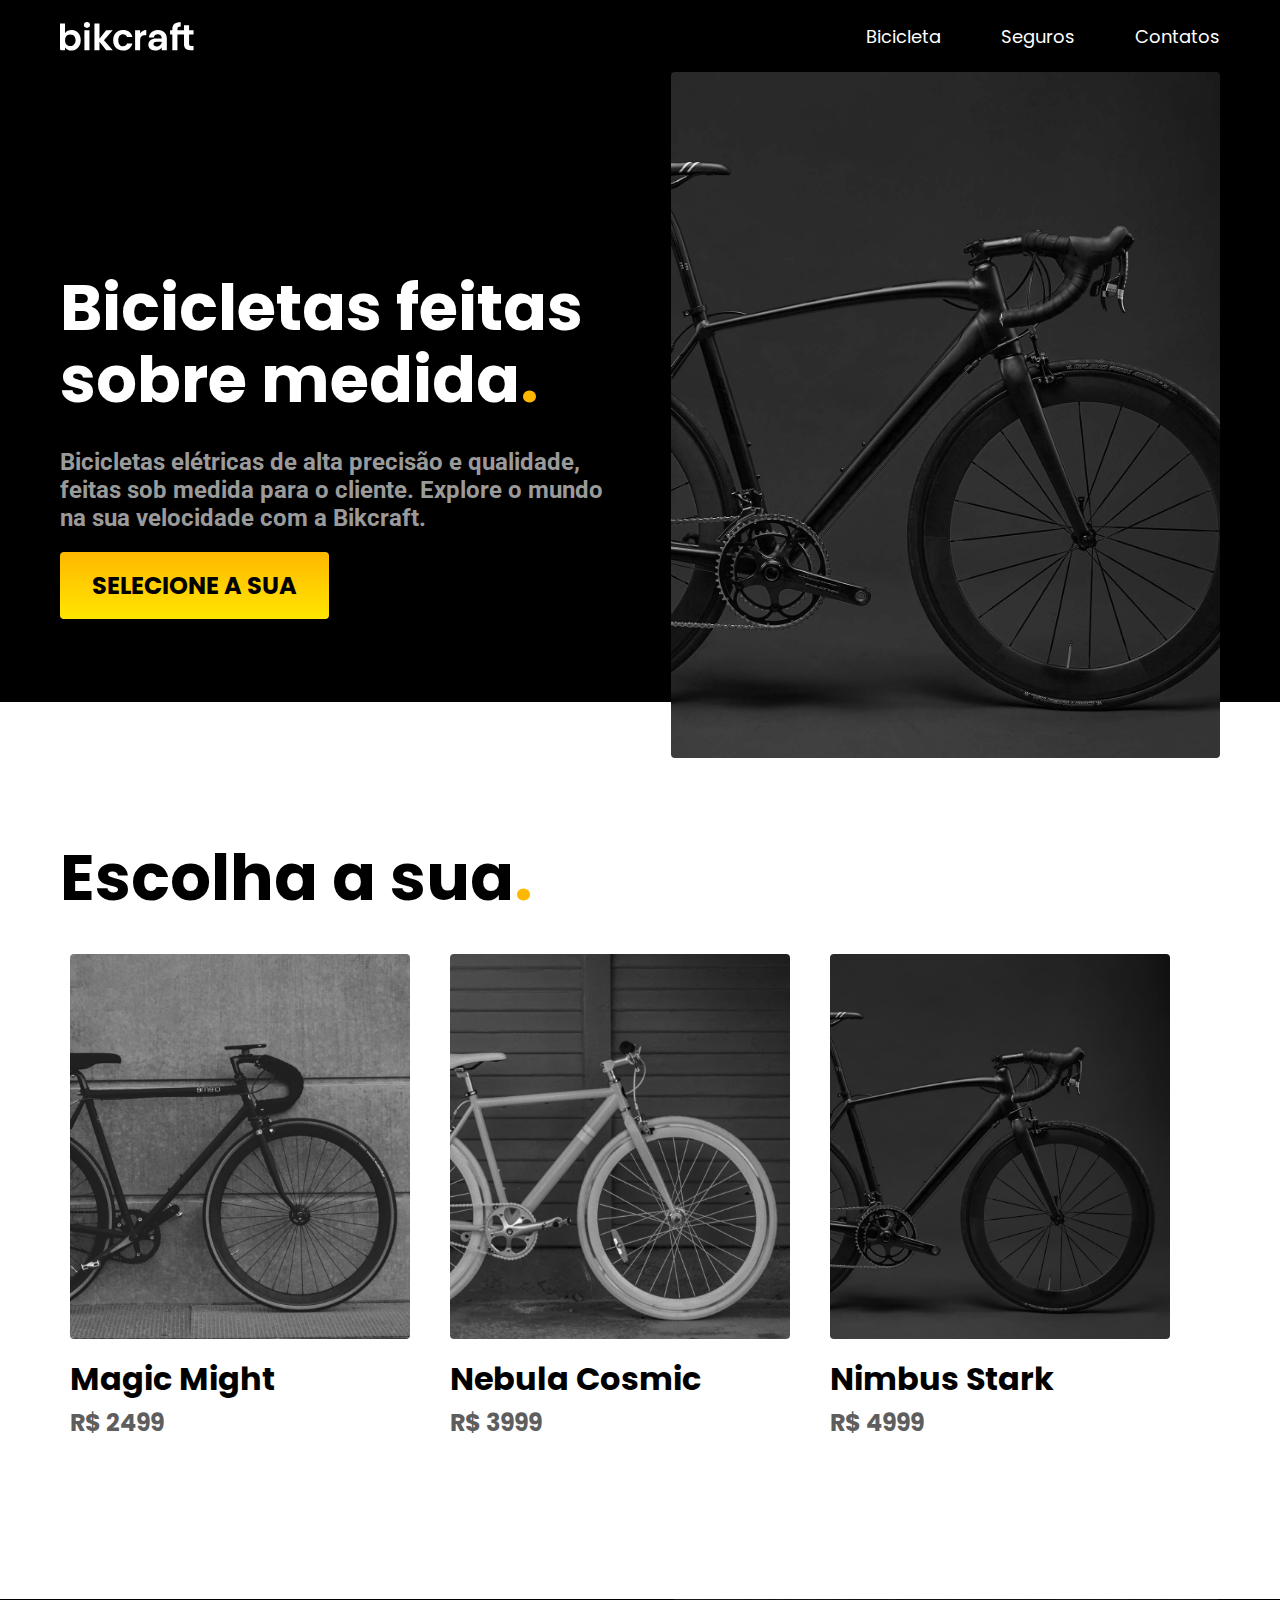
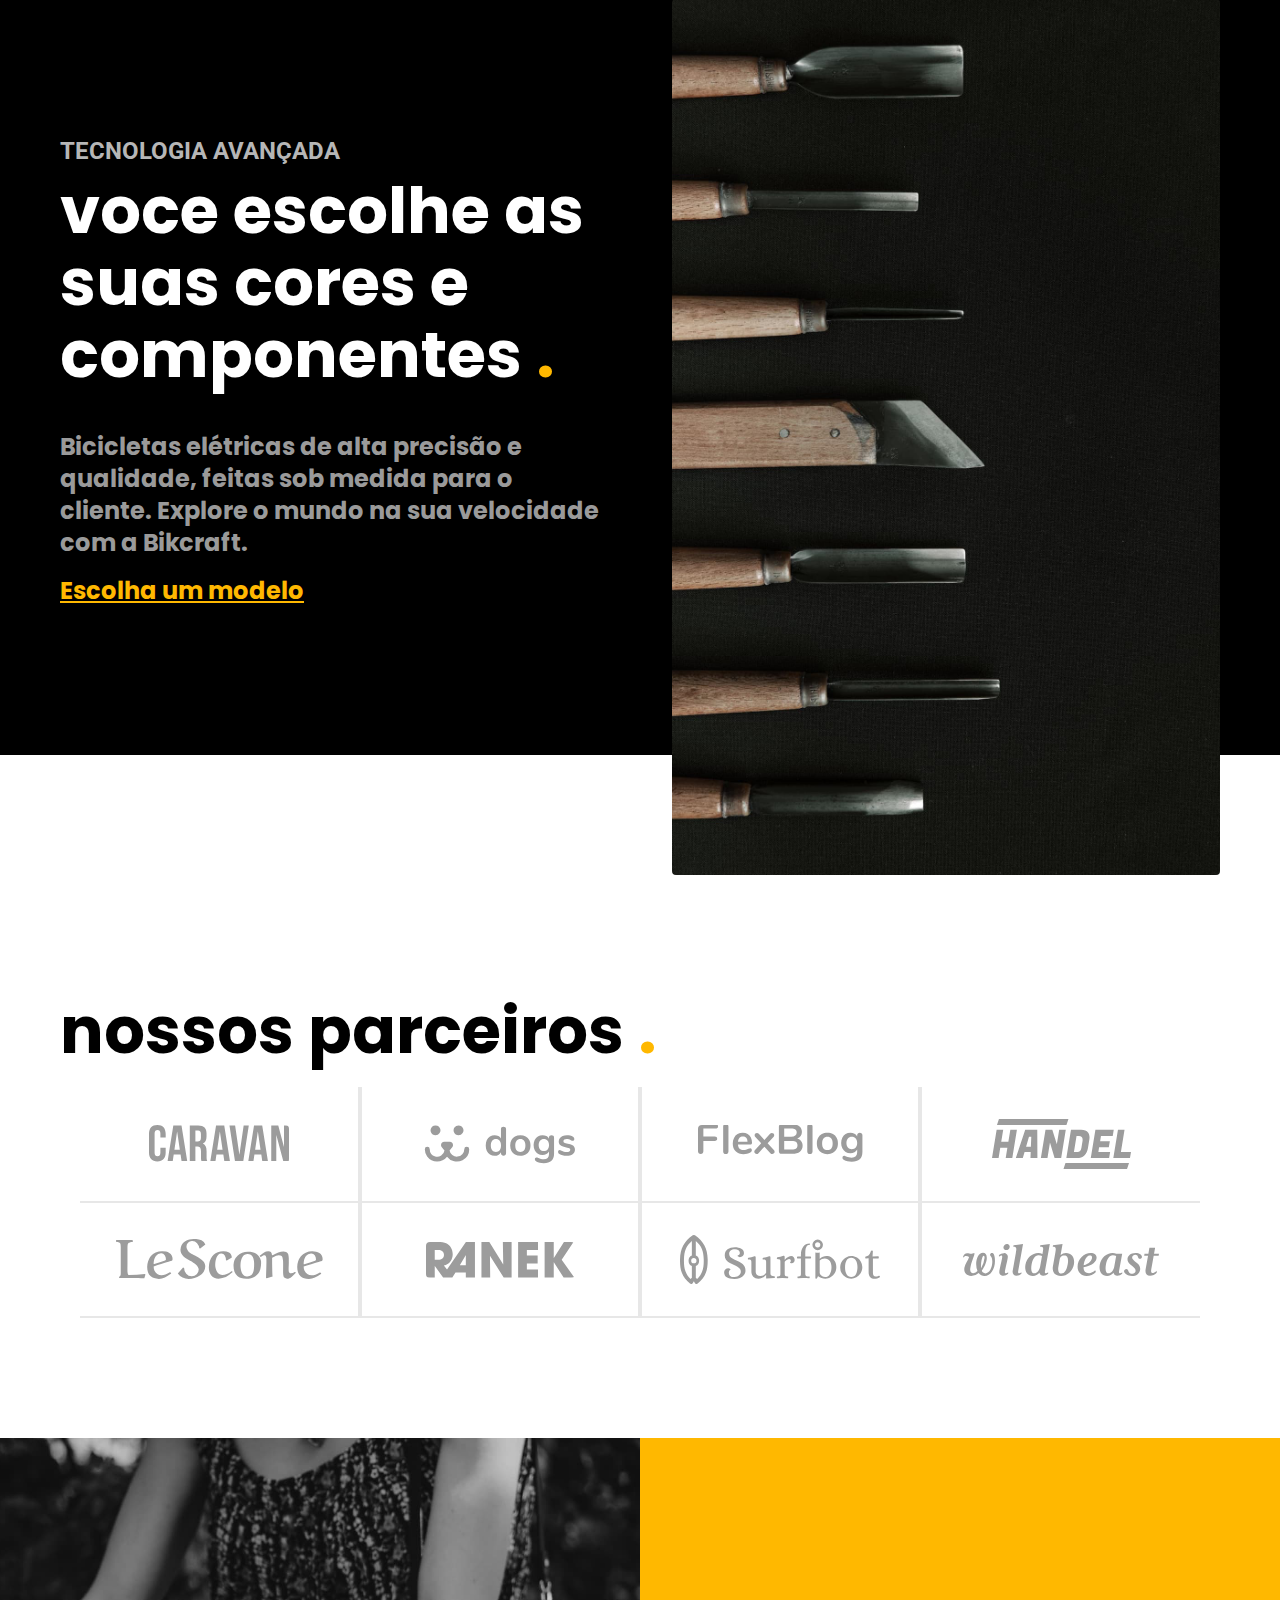
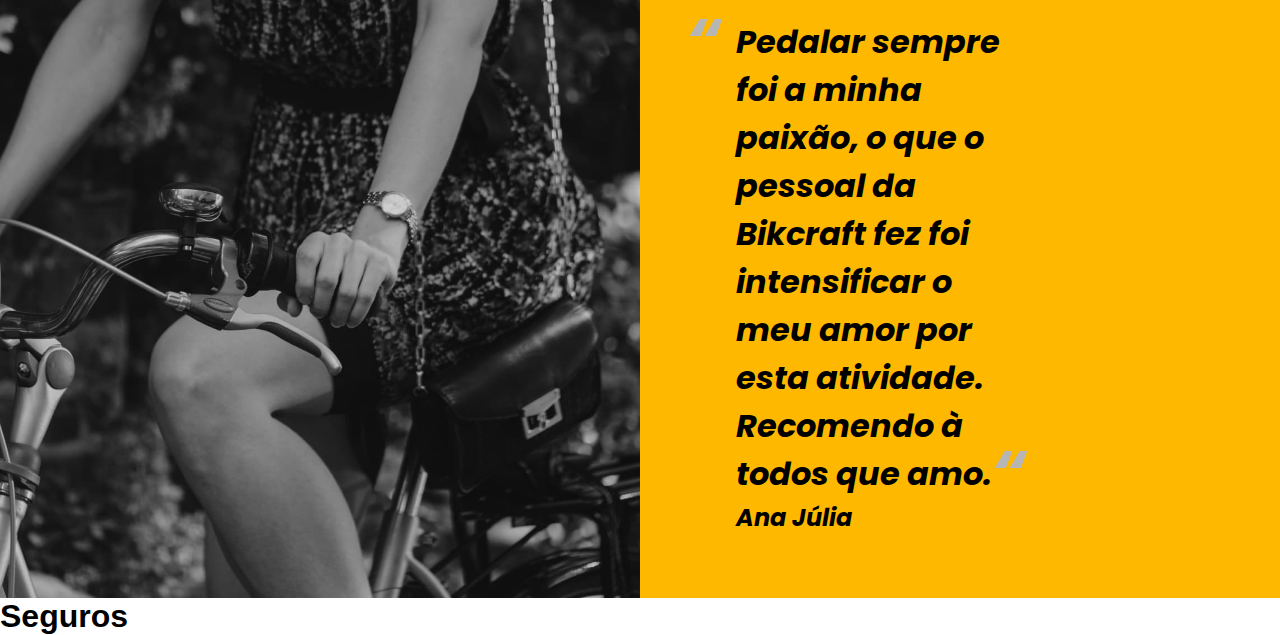
==== index.html @ 2a22d0f7 "depoimento" ====
<!DOCTYPE html>
<html lang="pt-br">
<head>
    <meta charset="UTF-8">
    <meta http-equiv="X-UA-Compatible" content="IE=edge">
    <meta name="viewport" content="width=device-width, initial-scale=1.0">
    <title>Bikcraft-Bicicletas Eletricas</title>
    <link rel="stylesheet" href="style.css">
    <link rel="preconnect" href="https://fonts.googleapis.com">
    <link rel="preconnect" href="https://fonts.gstatic.com" crossorigin>
    <link href="https://fonts.googleapis.com/css2?family=Poppins:wght@400;700&family=Roboto:wght@400;700&display=swap" rel="stylesheet">
</head>
<body>
   <header class="header-bg">
        <div class="header">
            <img src="./img/bikcraft.svg" alt="Bikcraft">
            <nav aria-label="primaria">
                <ul class="menu">
                    <li><a href="./bicicletas.html">Bicicleta</a></li>
                    <li><a href="./seguros.html">Seguros</a></li>
                    <li><a href="./contatos.html">Contatos</a></li>
                </ul>
            </nav>
         </div>
   </header>
   <main class="intro-bg">
        <div class="intro">
            <div>
                <h1 class="intro-titulo">Bicicletas feitas sobre medida<span class="ponto">.</span></h1>
                <p class="intro-parag">Bicicletas elétricas de alta precisão e qualidade,  feitas sob medida para o cliente. Explore o mundo na sua velocidade com a Bikcraft.</p>
                <a class="intro-link" href="img/bicicleta/nimbus1.jpg">Selecione a sua</a>
            </div>
            <div class="intro-img">
                <img src="./img/fotos/introducao.jpg" alt="Bicicleta eletrica preta">
            </div>
        </div>
    </main>
    <article >
        <h1 class="escolha">Escolha a sua<span class="ponto">.</span></h1>
            <div class="escolha-bg">
                <a href="./bicicletas/magic" target="_blank">
                    <div class="magic">
                        <img src="img/bicicletas/magic-home.jpg" alt="Bicicleta magic">
                    </div>
                </a>
                <h2 class="magic-nome">Magic Might</h2>
                <p class="preco-magic">R$ 2499</p>
                <a href="./bicicletas/nebula" target="_blank">
                    <div class="nebula">
                        <img src="img/bicicletas/nebula-home.jpg" alt="Bicicleta Nebula">
                    </div>
                </a>
                <h2 class="nebula-nome">Nebula Cosmic</h2>
                <p class="preco-nebula">R$ 3999</p>
                <a href=".bicicletas/nimbus" target="_blank">
                    <div class="nimbus">
                        <img src="img/bicicletas/nimbus-home.jpg" alt="Bicicleta Nimbus">
                    </div>
                </a>
                <h2 class="nimbus-nome">Nimbus Stark</h2>
                <p class="preco-nimbus">R$ 4999</p>
            </div>
    </article>
    <article class="tecnologia-bg">
        <div class="tecnologia-container">
            <div>
                <h2>TECNOLOGIA AVANÇADA</h2>
                <h1>voce escolhe as suas cores e componentes <span class="ponto">.</span></h1>
                <h3>Bicicletas elétricas de alta precisão e qualidade,  feitas sob medida para o cliente. Explore o mundo na sua velocidade com a Bikcraft.</h3>
                <a href="./bicicletas">
                    <p>Escolha um modelo</p>
                </a>
            </div>
                <img src="img/fotos/tecnologia.jpg" alt="Tecnologia">
        </div>
    </article>
    <section aria-label="nossos parceiros">
        <div class="parceiros-container"> 
            <h1>nossos parceiros <span class="ponto">.</span></h1>
            <div>
                <ul class="parceiros">
                    <li ><img src="img/parceiros/caravan.svg" alt="Caravan"></li>
                    <li><img src="img/parceiros/dogs.svg" alt="Dogs"></li>
                    <li><img src="img/parceiros/flexblog.svg" alt="Flexblog"></li>
                    <li><img src="img/parceiros/handel.svg" alt="handel"></li>
                    <li><img src="img/parceiros/lescone.svg" alt="lescone"></li>
                    <li><img src="img/parceiros/ranek.svg" alt="ranek"></li>
                    <li><img src="img/parceiros/surfbot.svg" alt="surfbot"></li>
                    <li><img src="img/parceiros/wildbeast.svg" alt="wildbeast"></li>
                </ul>
            </div>
        </div>
    </section>
    <article >
        <div class="depoimento">
            <div>
                <img src="img/fotos/depoimento.jpg" alt="Depoimento">
            </div>
            <div class="depoimento-texto">
                <h2>Pedalar sempre foi a minha paixão, o que o pessoal da Bikcraft fez foi intensificar o meu amor por esta atividade. Recomendo à todos que amo.
                </h2>
                <p>Ana Júlia</p>
            </div>
        </div>
    </article>
    <article class="seguros-bg">
        <h1>Seguros</h1>
    </article>
    
</body>
</html>
---- style.css ----
@import "./header/header.css";
@import "./home/intro.css";
@import "./utilidades/utilidades.css";
@import "./utilidades/cores.css";
@import "./home/bicicletas-lista.css";
@import "./home/tecnologia.css";
@import "./home/parceiros.css";
@import "./home/depoimento.css";
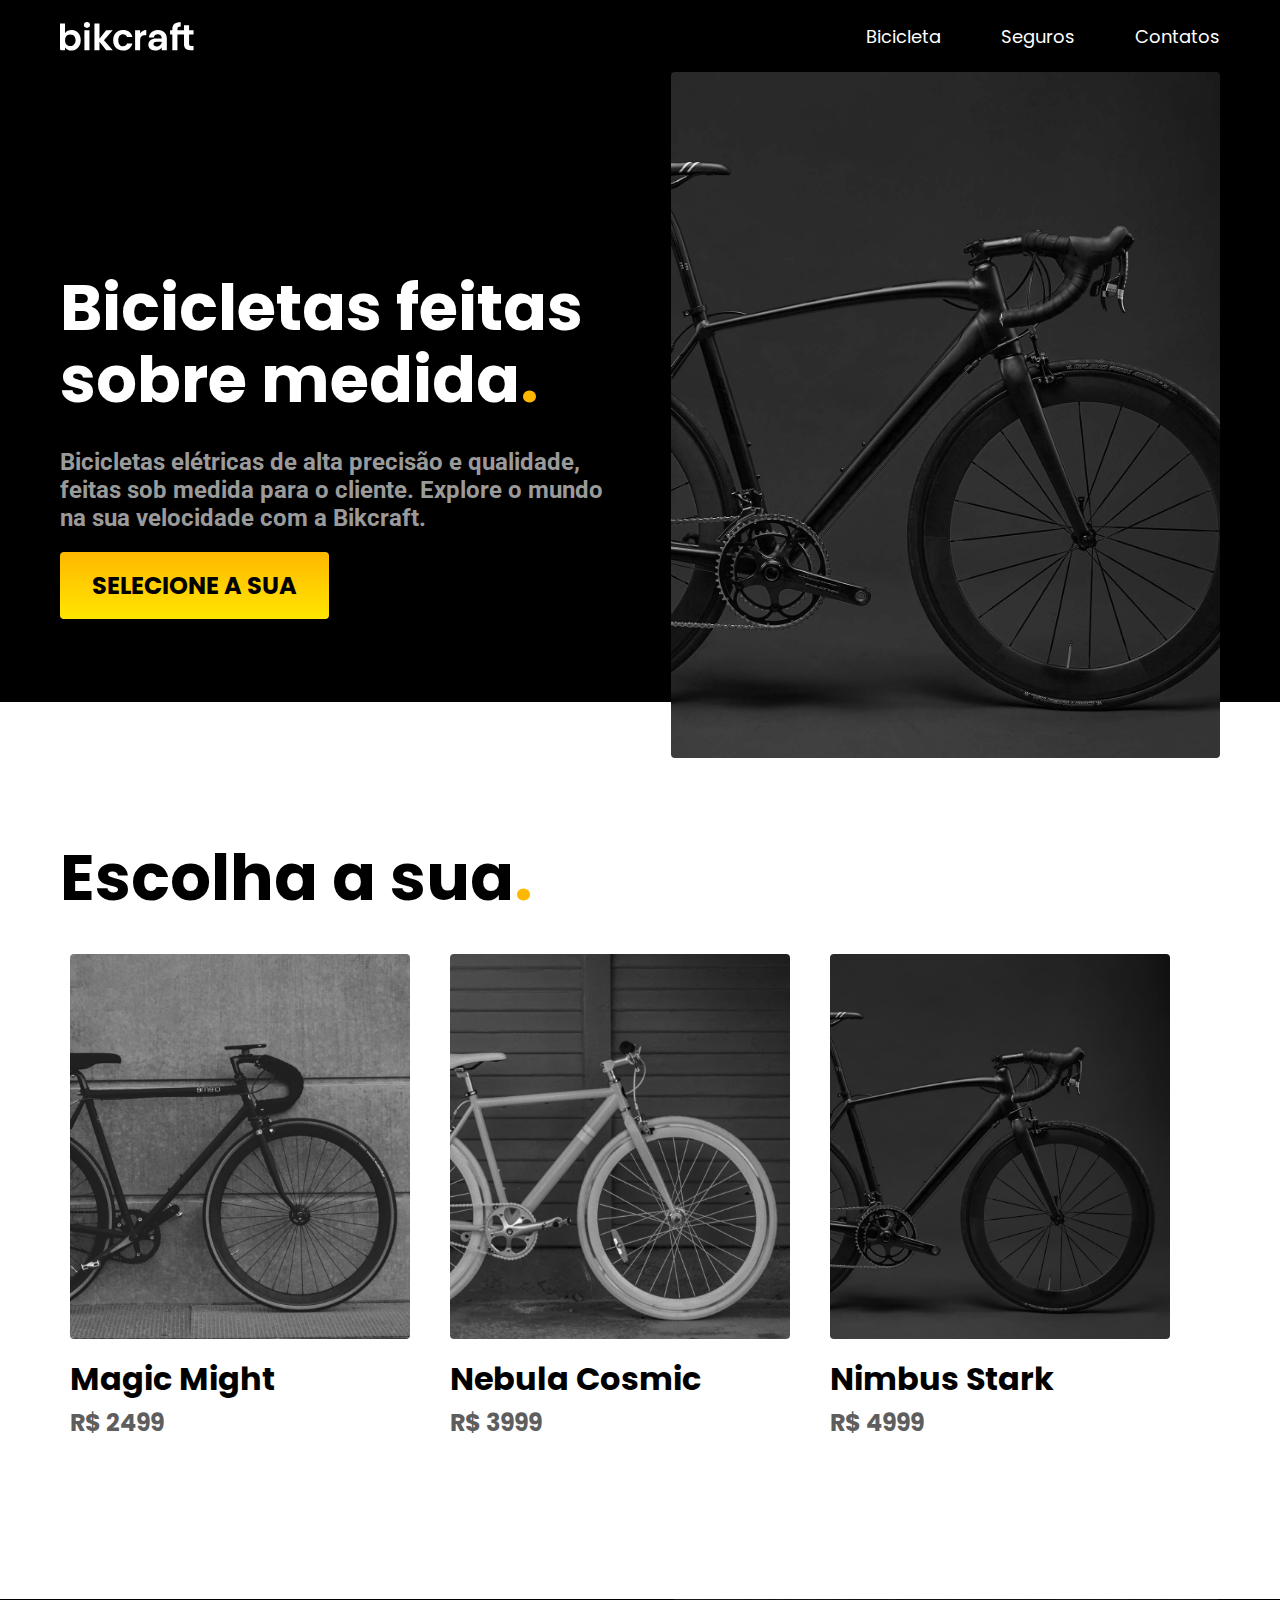
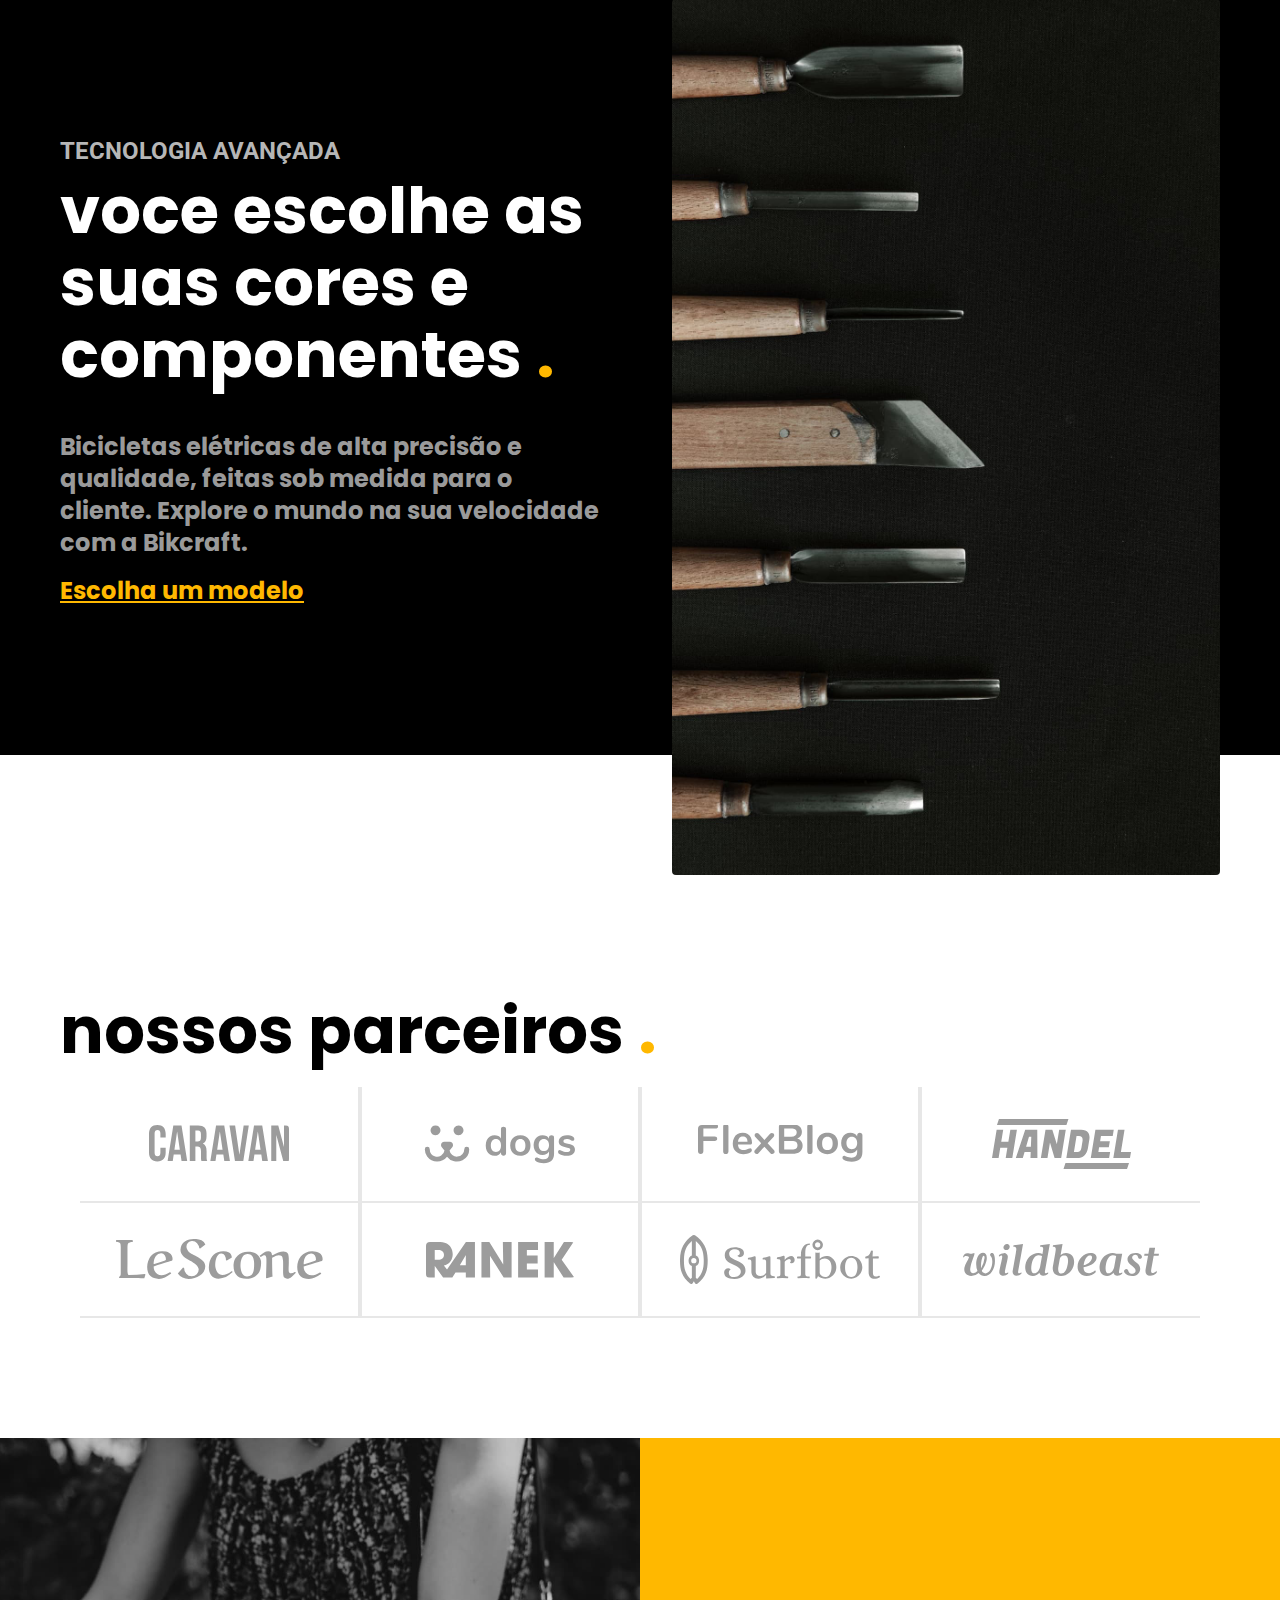
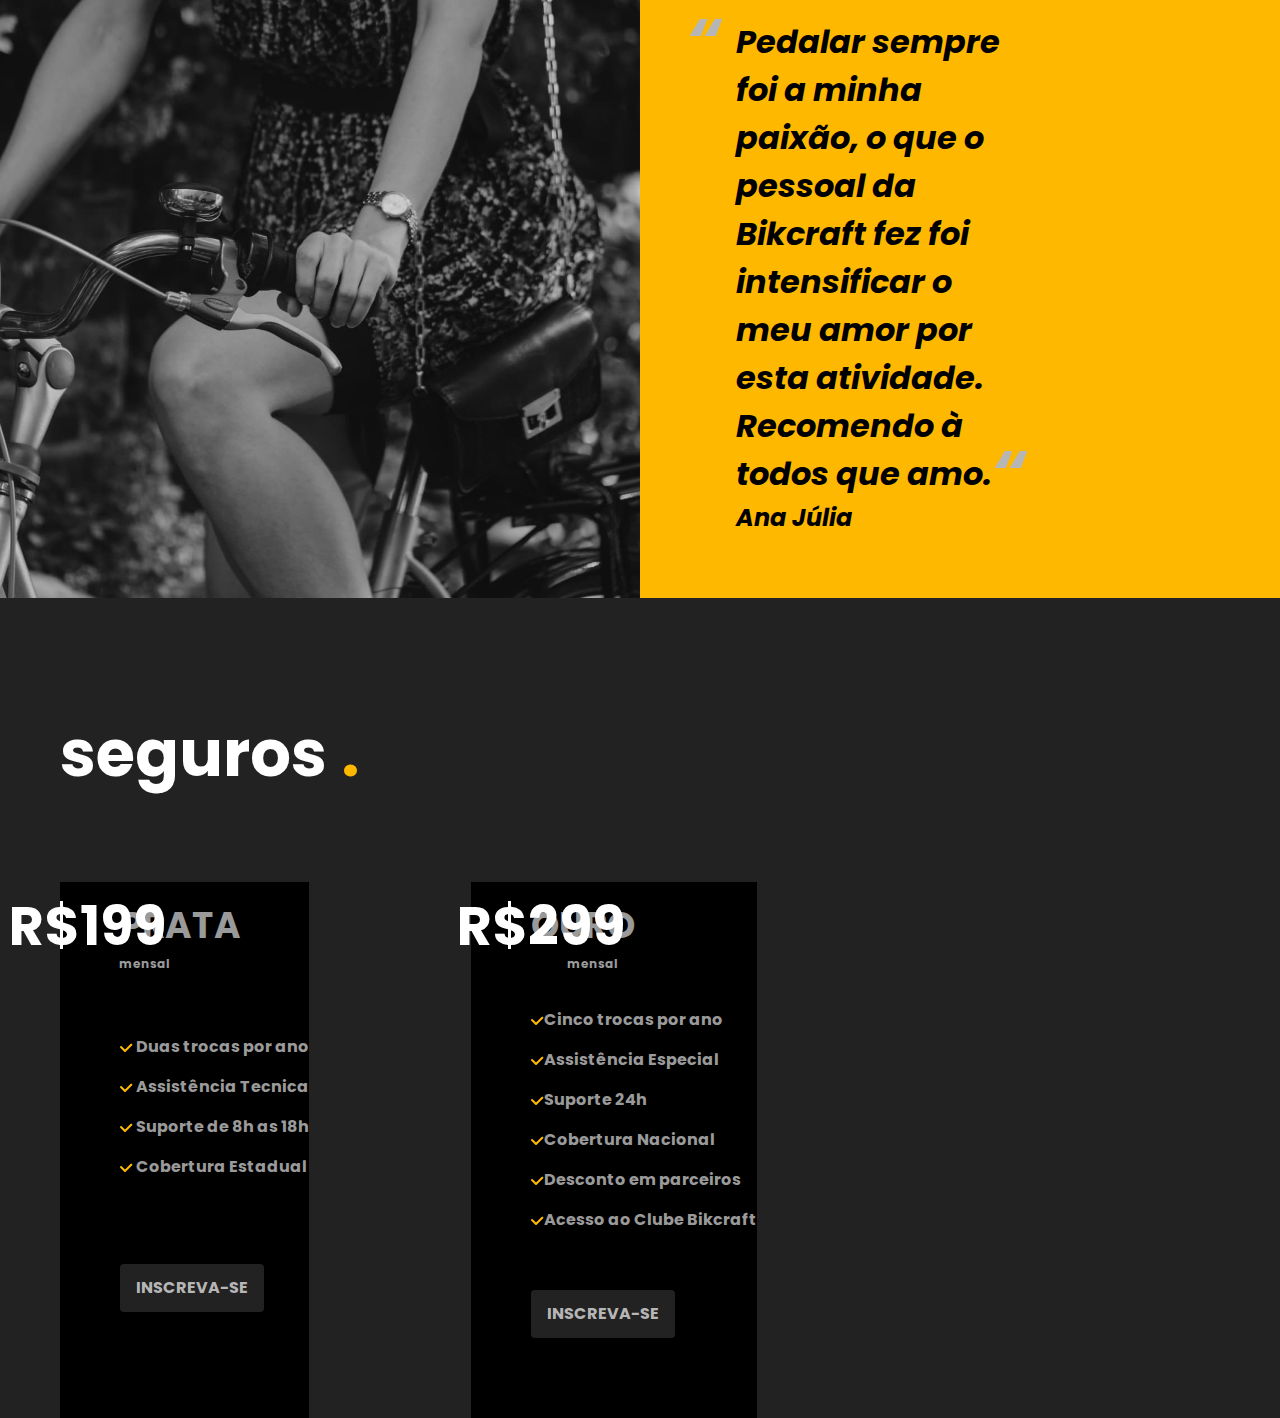
==== commit 485d5daf: "seguros1" ====
--- a/index.html
+++ b/index.html
@@ -104,7 +104,53 @@
         </div>
     </article>
     <article class="seguros-bg">
-        <h1>Seguros</h1>
+        <div class="seguros">
+            <h1 class="seguro-titulo">seguros <span class="ponto">.</span></h1>
+            <div class="ouro-prata">
+                <div class="seguro-prata">
+                    <div class="seguro-grid">
+                            <div>
+                                <h2>PRATA</h2>
+                            </div>
+                        <div>
+                            <ul class="lista-prata">
+                                <li><img src="img/icones/lista.svg" alt="lista"> Duas trocas por ano</li>
+                                <li> <img src="img/icones/lista.svg" alt="lista"> Assistência Tecnica</li>
+                                <li><img src="img/icones/lista.svg" alt="lista"> Suporte de 8h as 18h</li>
+                                <li><img src="img/icones/lista.svg" alt="lista"> Cobertura Estadual</li>
+                            </ul>
+                        </div>
+                        <div><a class="seguro-prata-link" href="./seguro.html">Inscreva-se</a></div>
+                    </div>
+                    <div class="preço-prata">
+                        <h2 >R$199</h2>
+                        <p>mensal</p>
+                    </div>
+                </div>
+                <div class="seguro-prata">
+                    <div class="seguro-grid">
+                        <div>
+                            <h2>OURO</h2>
+                        </div>
+                        <div>
+                            <ul class="lista-prata">
+                                <li><img src="img/icones/lista.svg" alt="lista">Cinco trocas por ano</li>
+                                <li><img src="img/icones/lista.svg" alt="lista">Assistência Especial</li>
+                                <li><img src="img/icones/lista.svg" alt="lista">Suporte 24h</li>
+                                <li><img src="img/icones/lista.svg" alt="lista">Cobertura Nacional</li>
+                                <li><img src="img/icones/lista.svg" alt="lista">Desconto em parceiros</li>
+                                <li><img src="img/icones/lista.svg" alt="lista">Acesso ao Clube Bikcraft</li>
+                            </ul>
+                        </div>
+                        <div><a class="seguro-prata-link" href="./seguro.html">Inscreva-se</a></div>
+                    </div>
+                    <div class="preço-prata">
+                        <h2>R$299</h2>
+                        <p>mensal</p>
+                    </div>
+                </div>
+            </div>
+        </div>
     </article>
     
 </body>
--- a/style.css
+++ b/style.css
@@ -6,4 +6,5 @@
 @import "./home/tecnologia.css";
 @import "./home/parceiros.css";
 @import "./home/depoimento.css";
+@import "home/seguros.css";
 
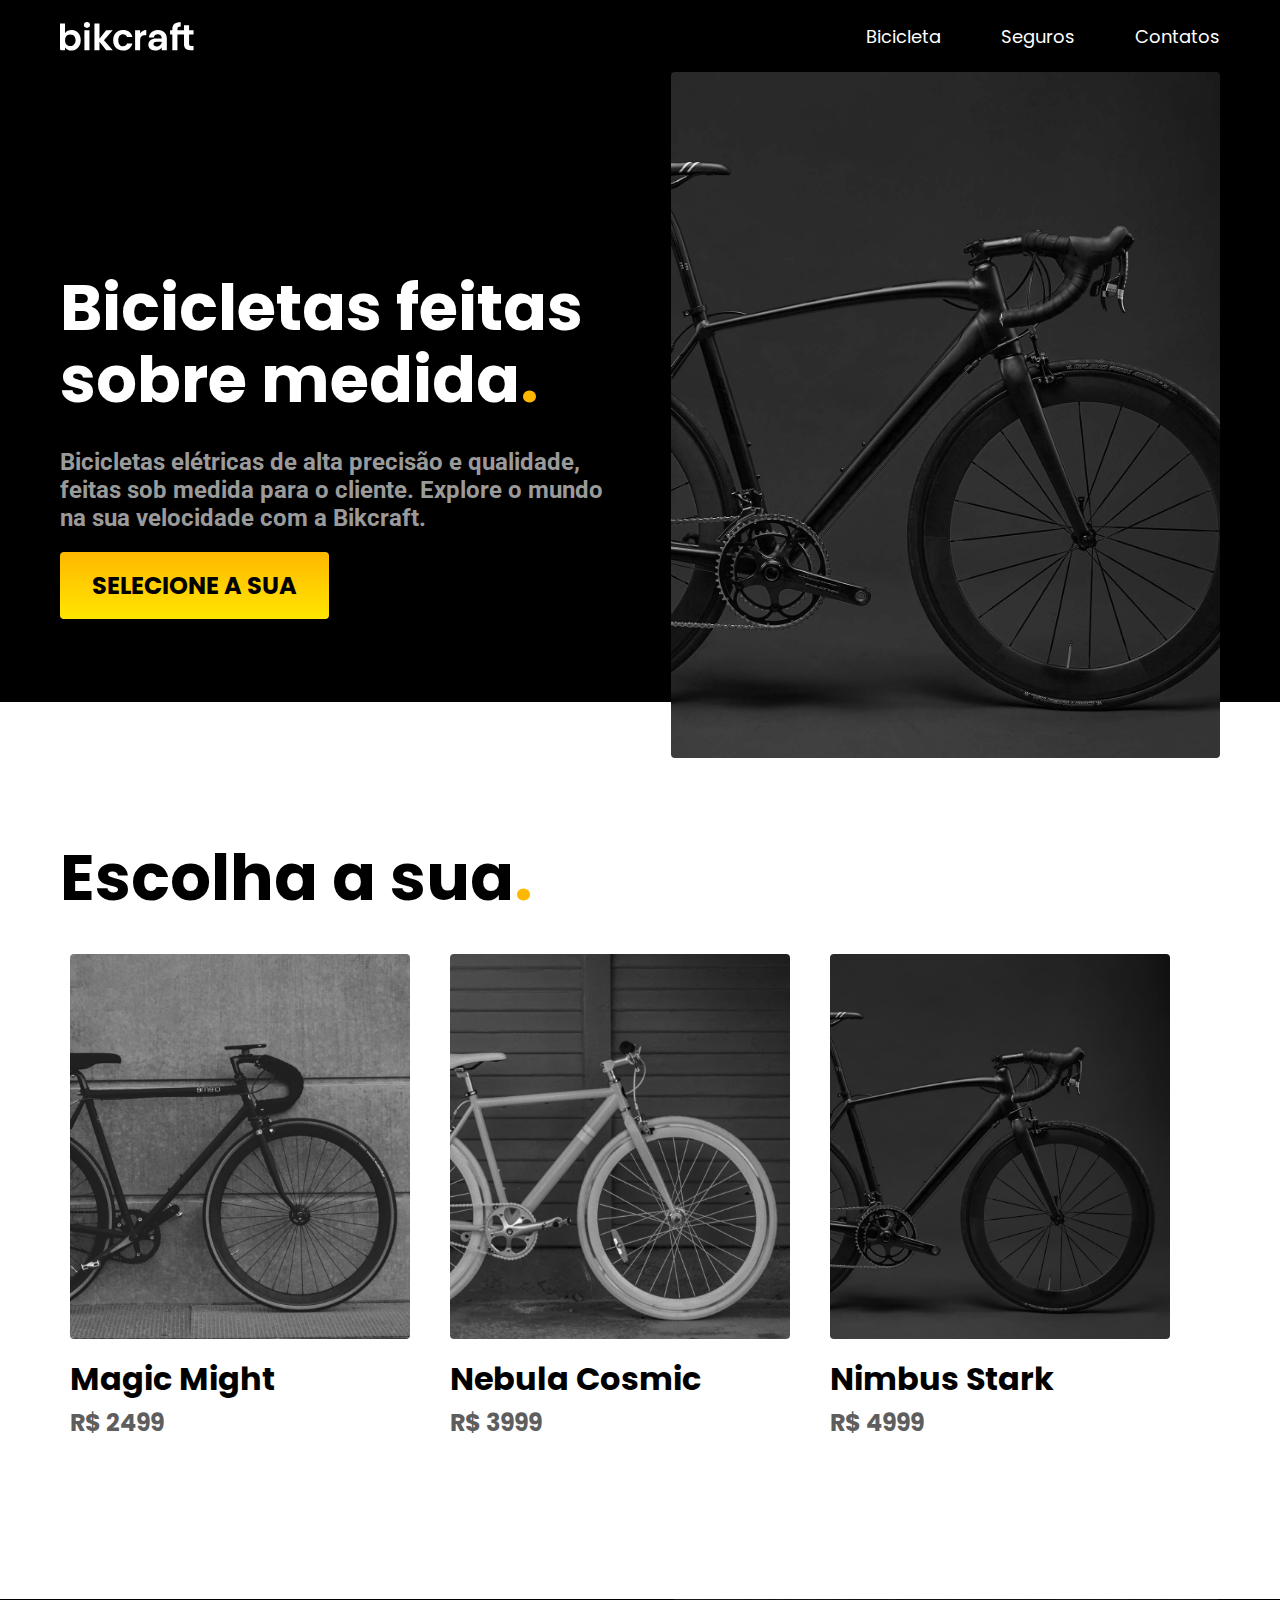
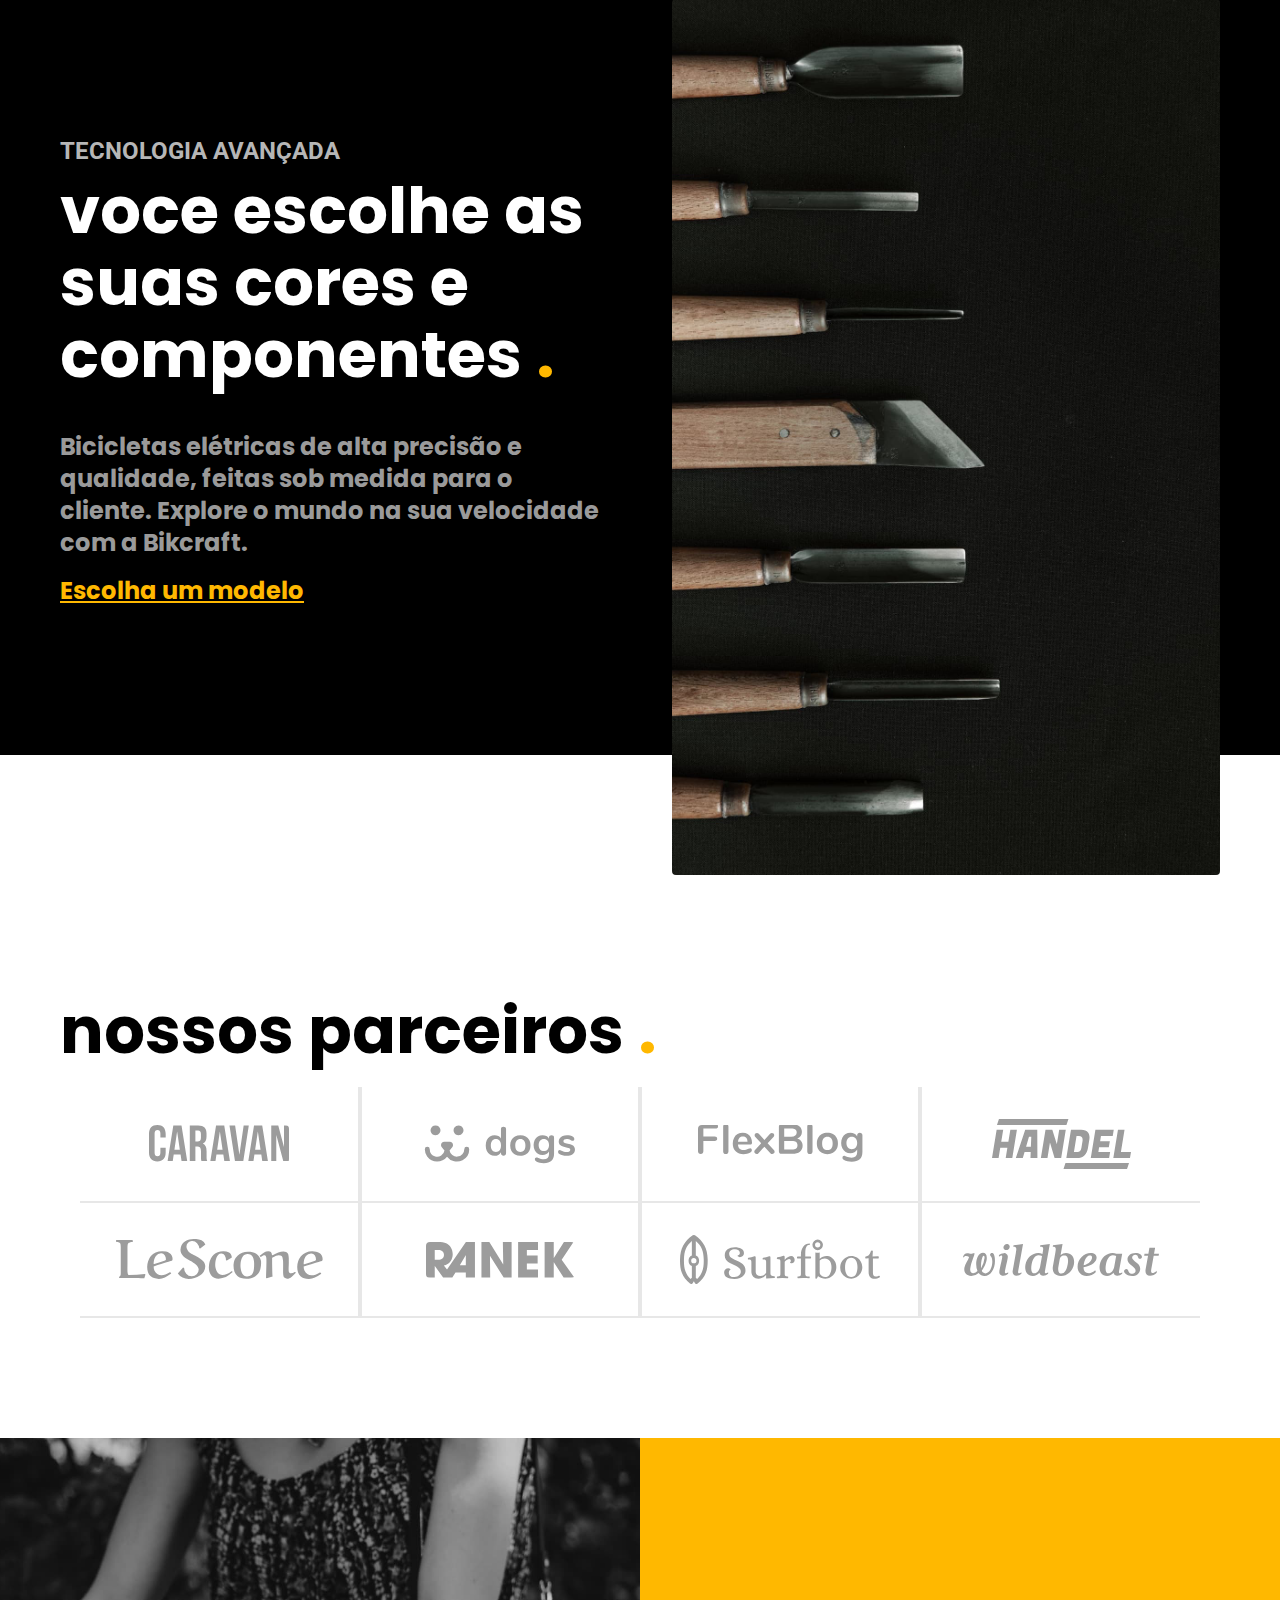
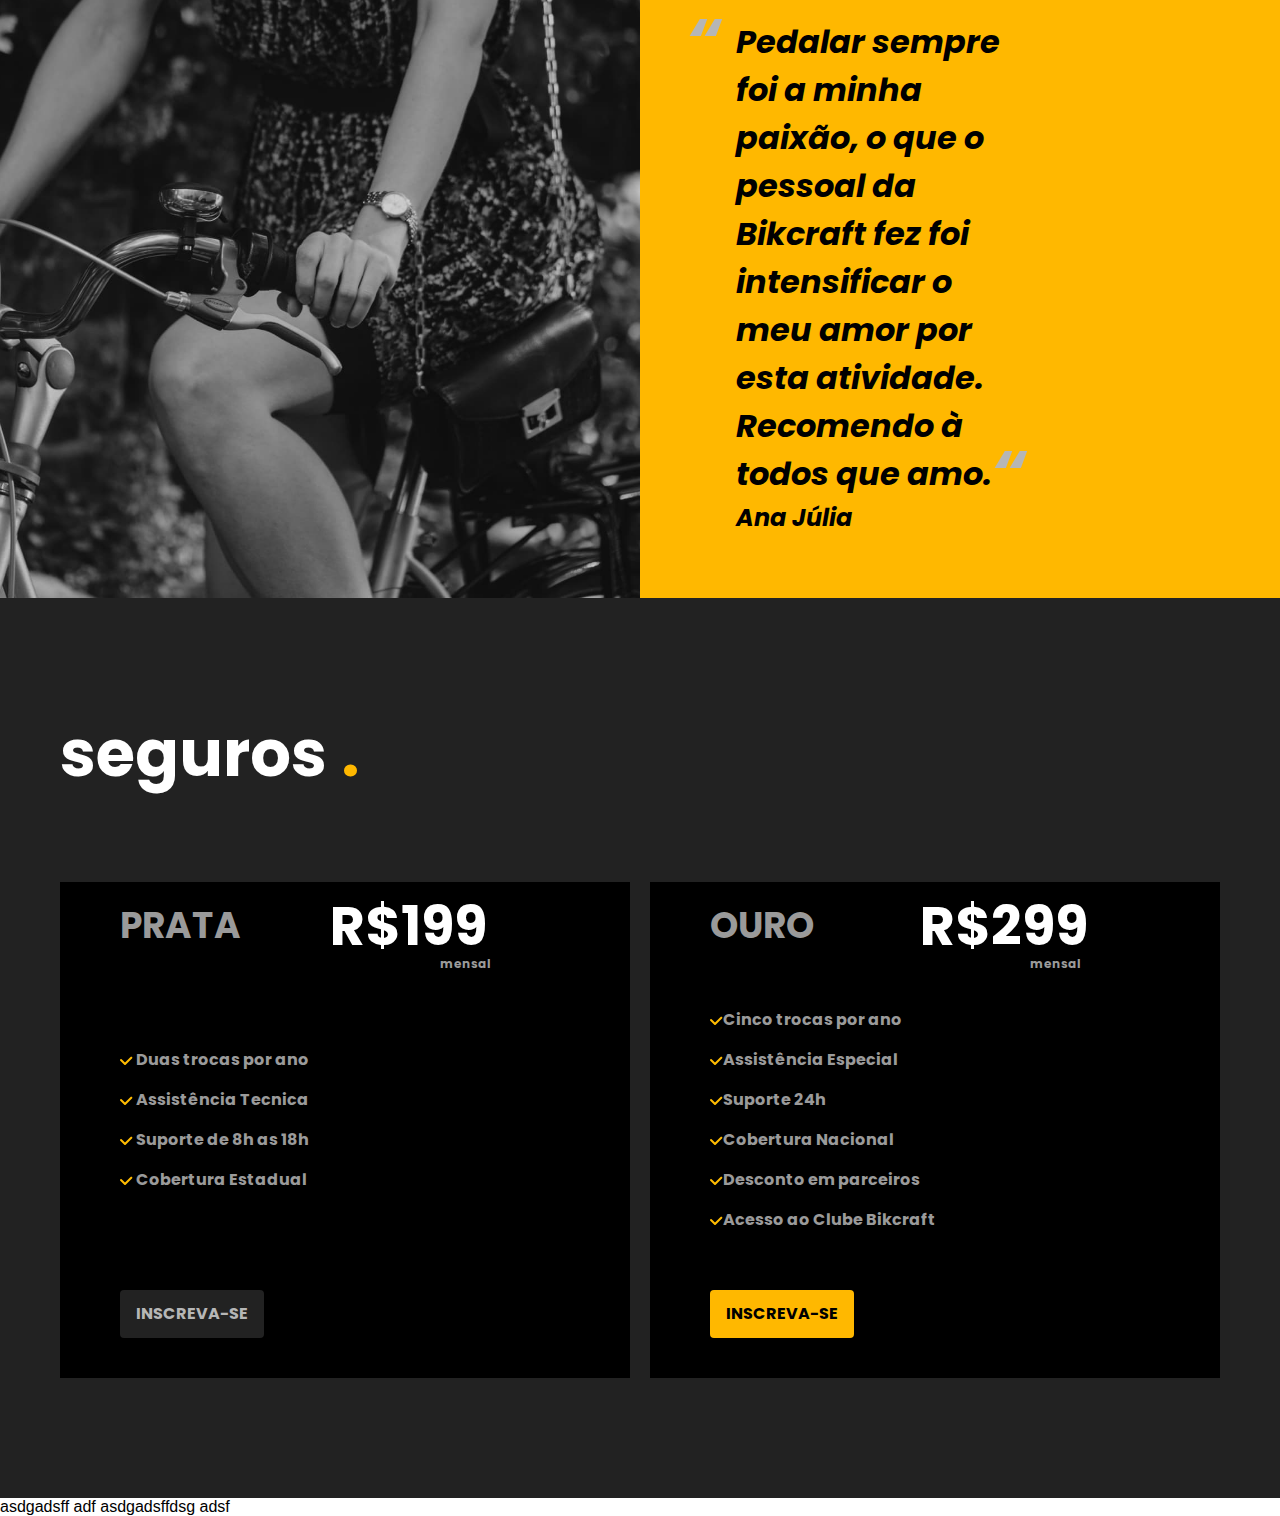
==== commit 7b10e126: "seguro2" ====
--- a/index.html
+++ b/index.html
@@ -142,7 +142,7 @@
                                 <li><img src="img/icones/lista.svg" alt="lista">Acesso ao Clube Bikcraft</li>
                             </ul>
                         </div>
-                        <div><a class="seguro-prata-link" href="./seguro.html">Inscreva-se</a></div>
+                        <div><a class="seguro-ouro-link" href="./seguro.html">Inscreva-se</a></div>
                     </div>
                     <div class="preço-prata">
                         <h2>R$299</h2>
@@ -152,6 +152,13 @@
             </div>
         </div>
     </article>
+    <article>
+        asdgadsff
+        adf
+        asdgadsffdsg
+        adsf
+
+    </article>
     
 </body>
 </html>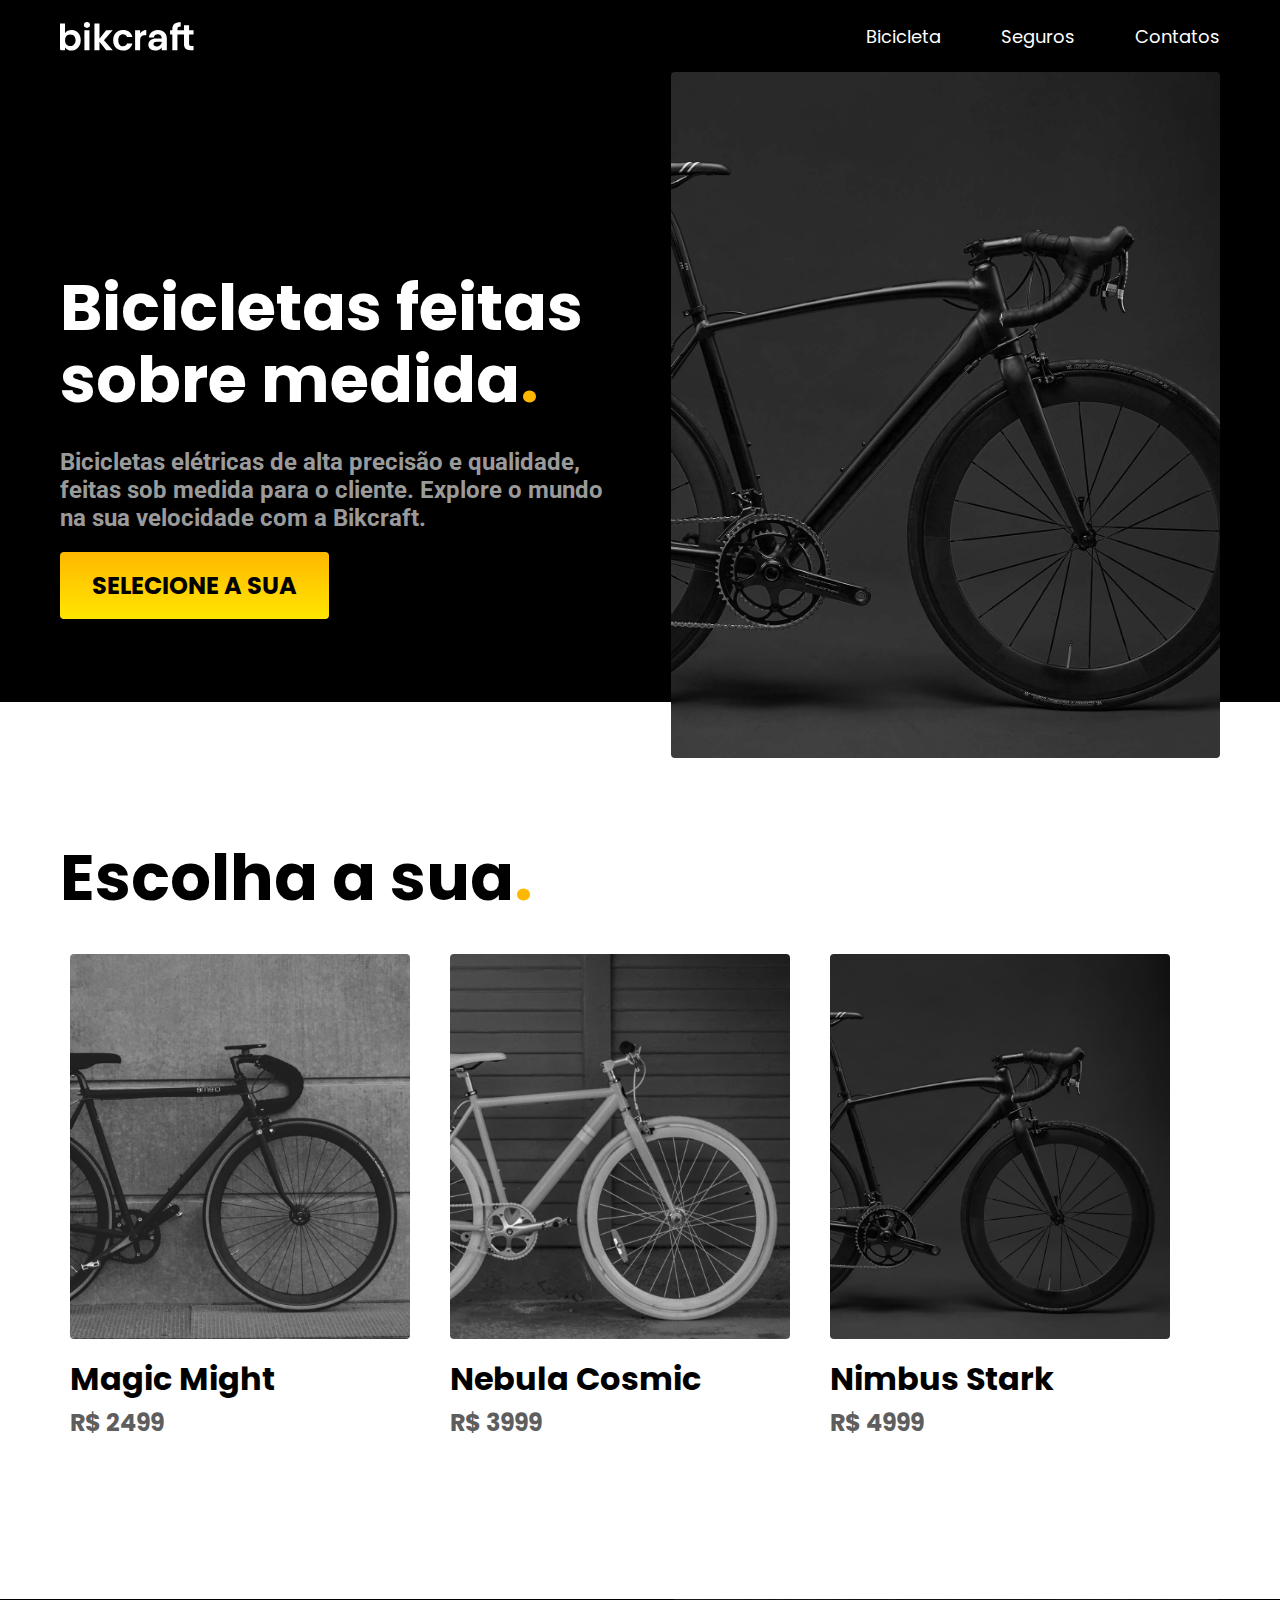
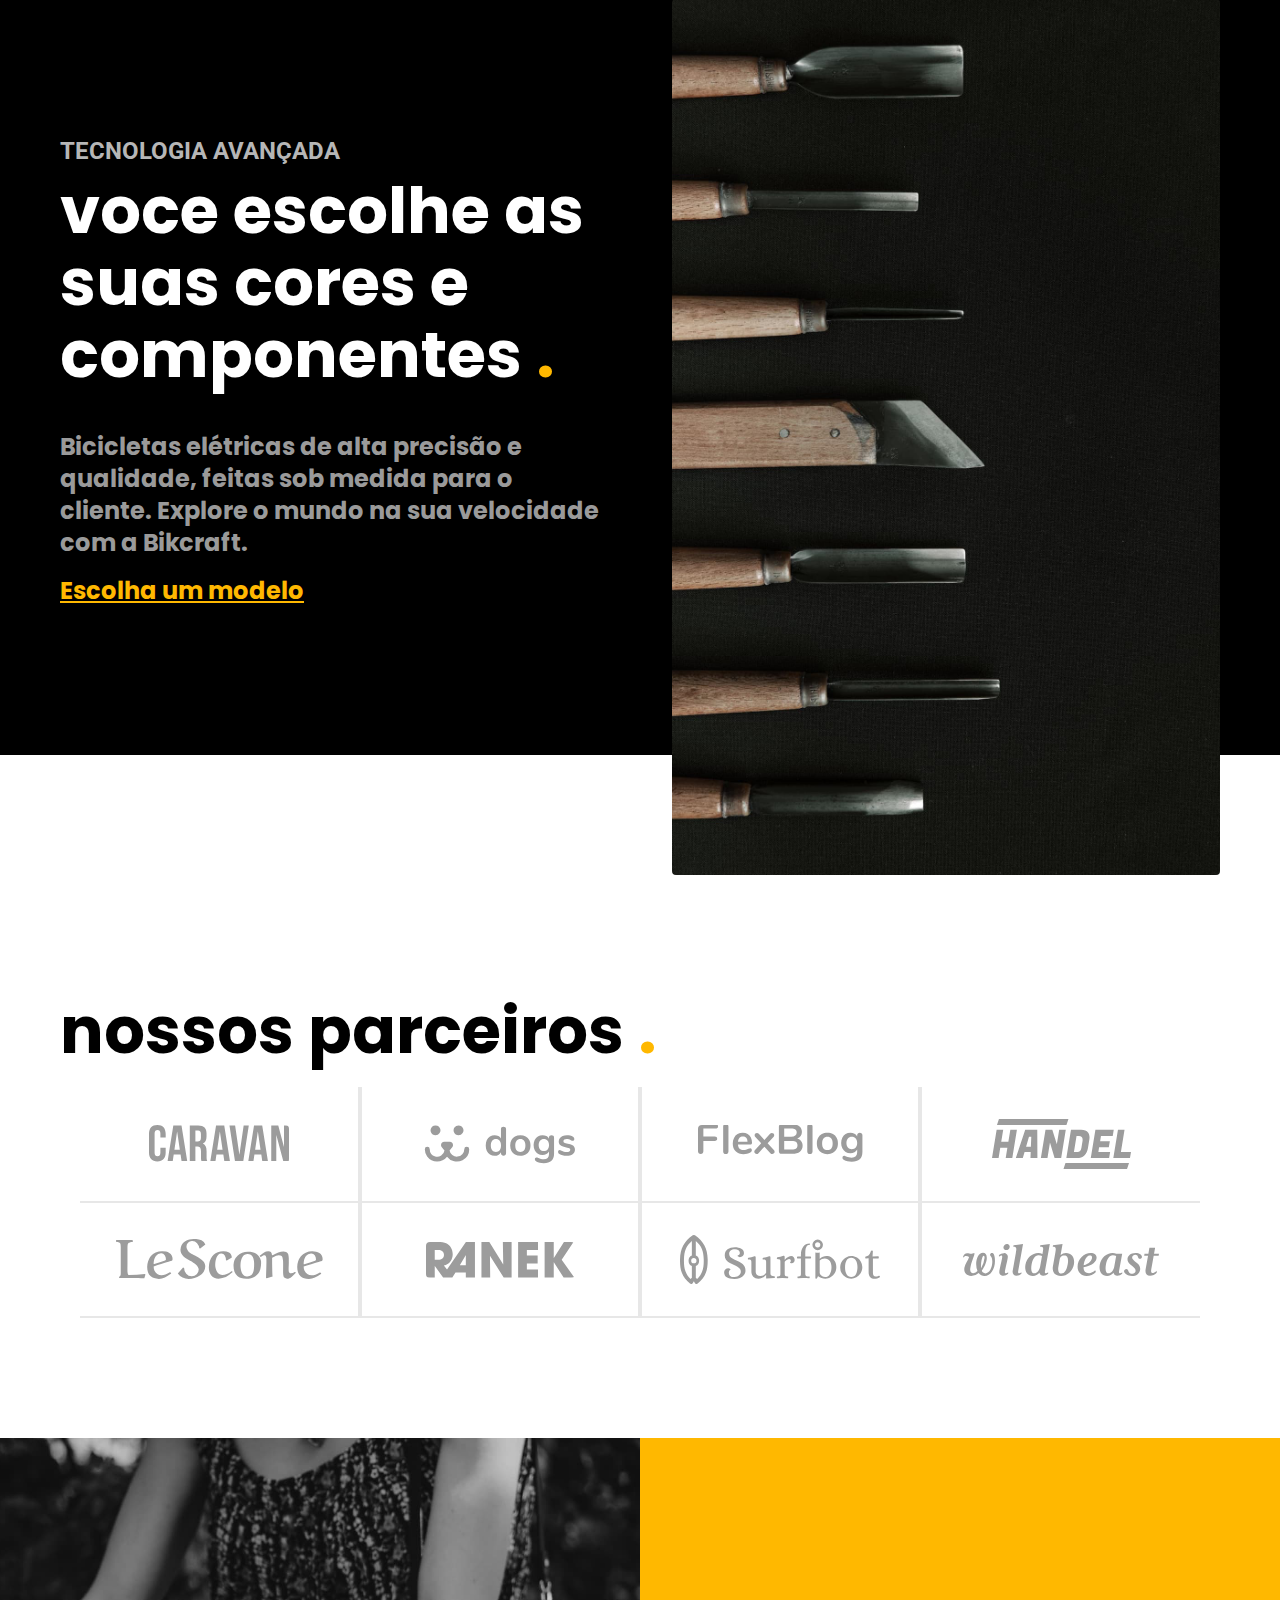
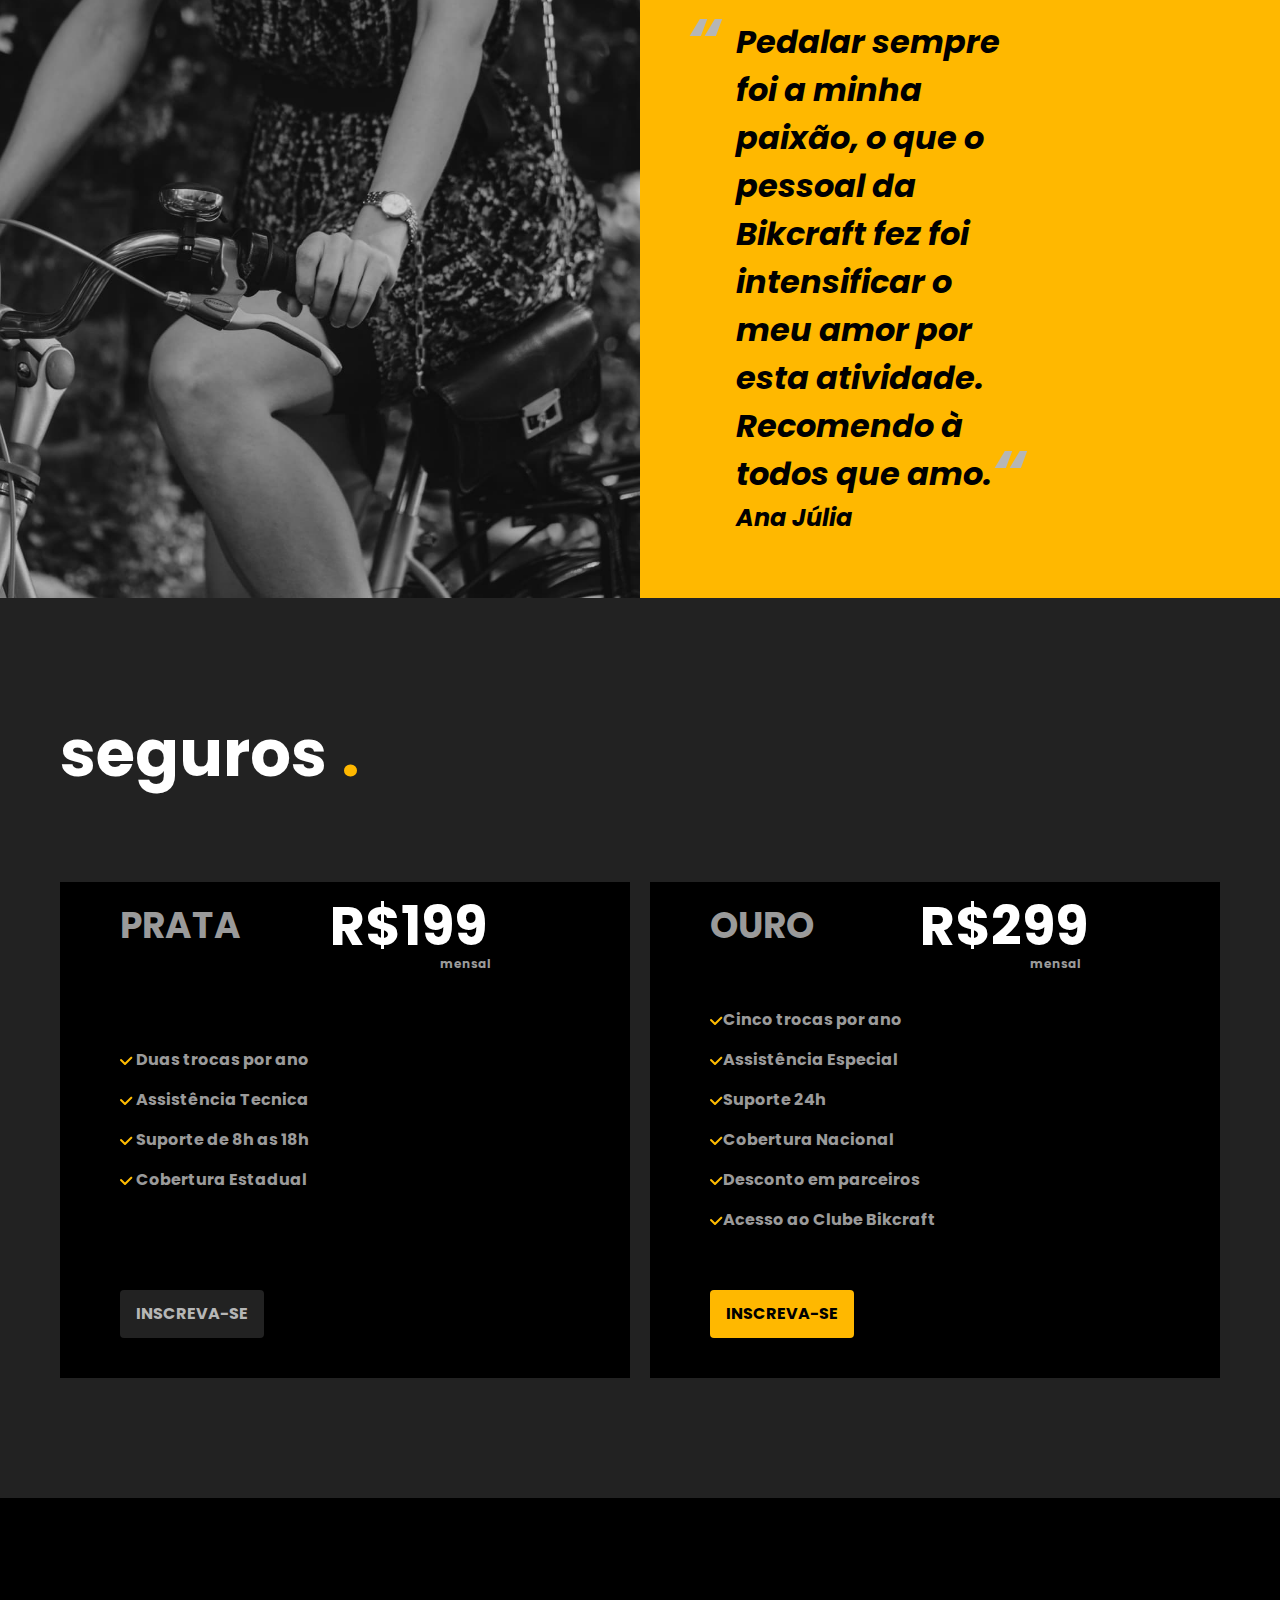
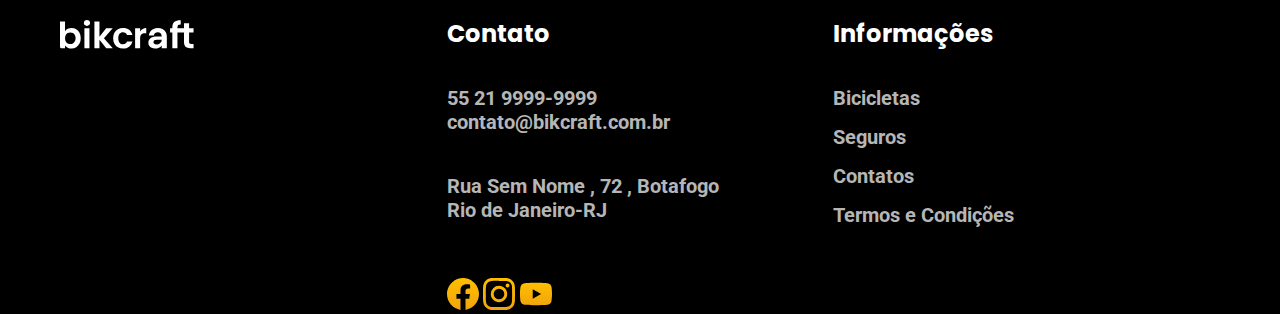
==== commit e1a67cbf: "footer-home" ====
--- a/index.html
+++ b/index.html
@@ -152,13 +152,36 @@
             </div>
         </div>
     </article>
-    <article>
-        asdgadsff
-        adf
-        asdgadsffdsg
-        adsf
-
-    </article>
+    <footer class="footer-br">
+        <div class="footer">
+            <div class="footer-marca">
+                <img src="img/bikcraft.svg" alt="Marca">
+            </div>
+            <div class="contato-footer">
+                <h1 class="footer-contato-titulo">Contato</h1>
+                <ul class="lista-contato">
+                    <li>55 21 9999-9999</li>
+                    <li>contato@bikcraft.com.br</li>
+                    <li>Rua Sem Nome , 72 , Botafogo</li>
+                    <li>Rio de Janeiro-RJ</li>
+                </ul>
+                <div>
+                    <img src="img/redes/facebook-p.svg" alt="FACE">
+                    <img src="img/redes/instagram-p.svg" alt="insta">
+                    <img src="img/redes/youtube-p.svg" alt="youtube">
+                </div>
+            </div>
+            <div class="inforamacao-footer">
+                <h1 class="footer-contato-titulo">Informações</h1>
+                <ul class="lista-site">
+                    <li class="lista-site-1"><a href="./bicicleta.html">Bicicletas</a></li>
+                    <li class="lista-site-2"><a href="./seguros.html">Seguros</a></li>
+                    <li class="lista-site-3"><a href="./contatos.html">Contatos</a></li>
+                    <li class="lista-site-4"><a href="./termosecondições.hmtl">Termos e Condições</a></li>
+                </ul>
+            </div>
+        </div>
+    </footer>
     
 </body>
 </html>--- a/style.css
+++ b/style.css
@@ -7,4 +7,5 @@
 @import "./home/parceiros.css";
 @import "./home/depoimento.css";
 @import "home/seguros.css";
+@import "home/footer.css";
 
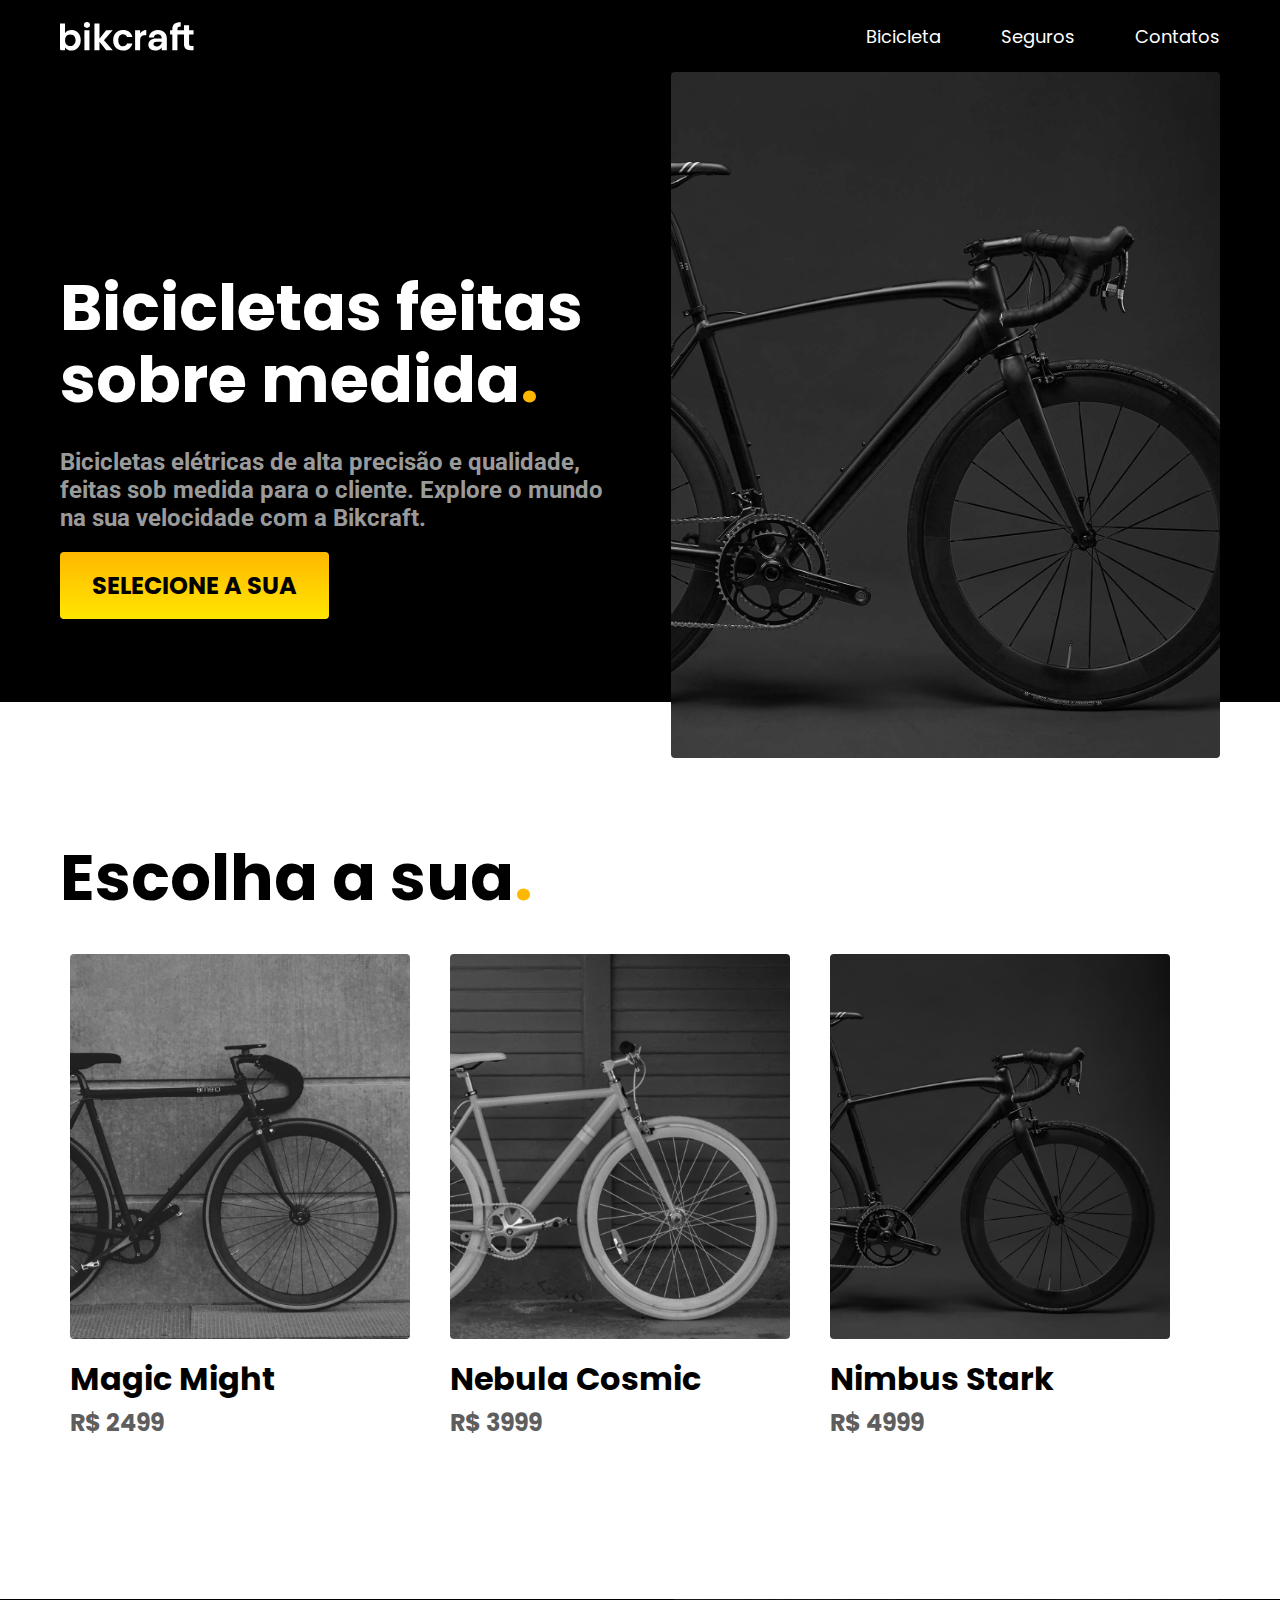
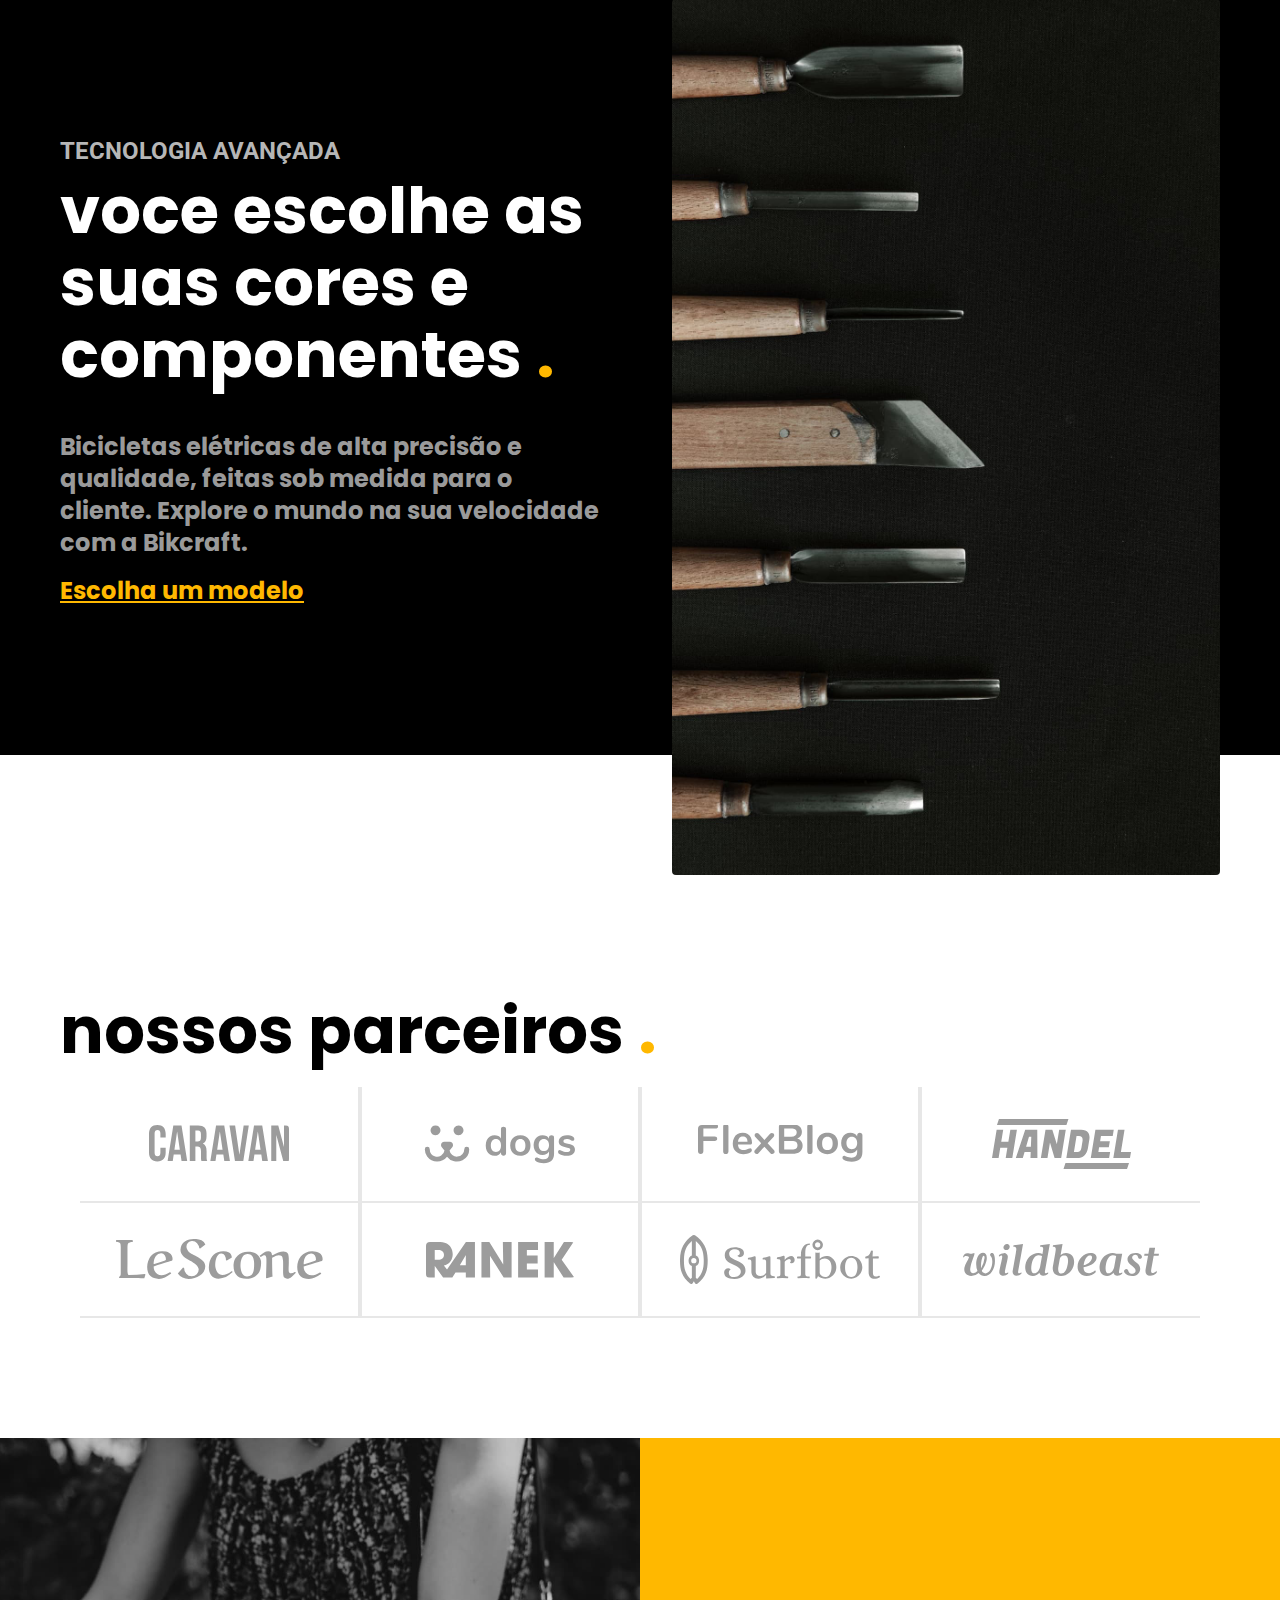
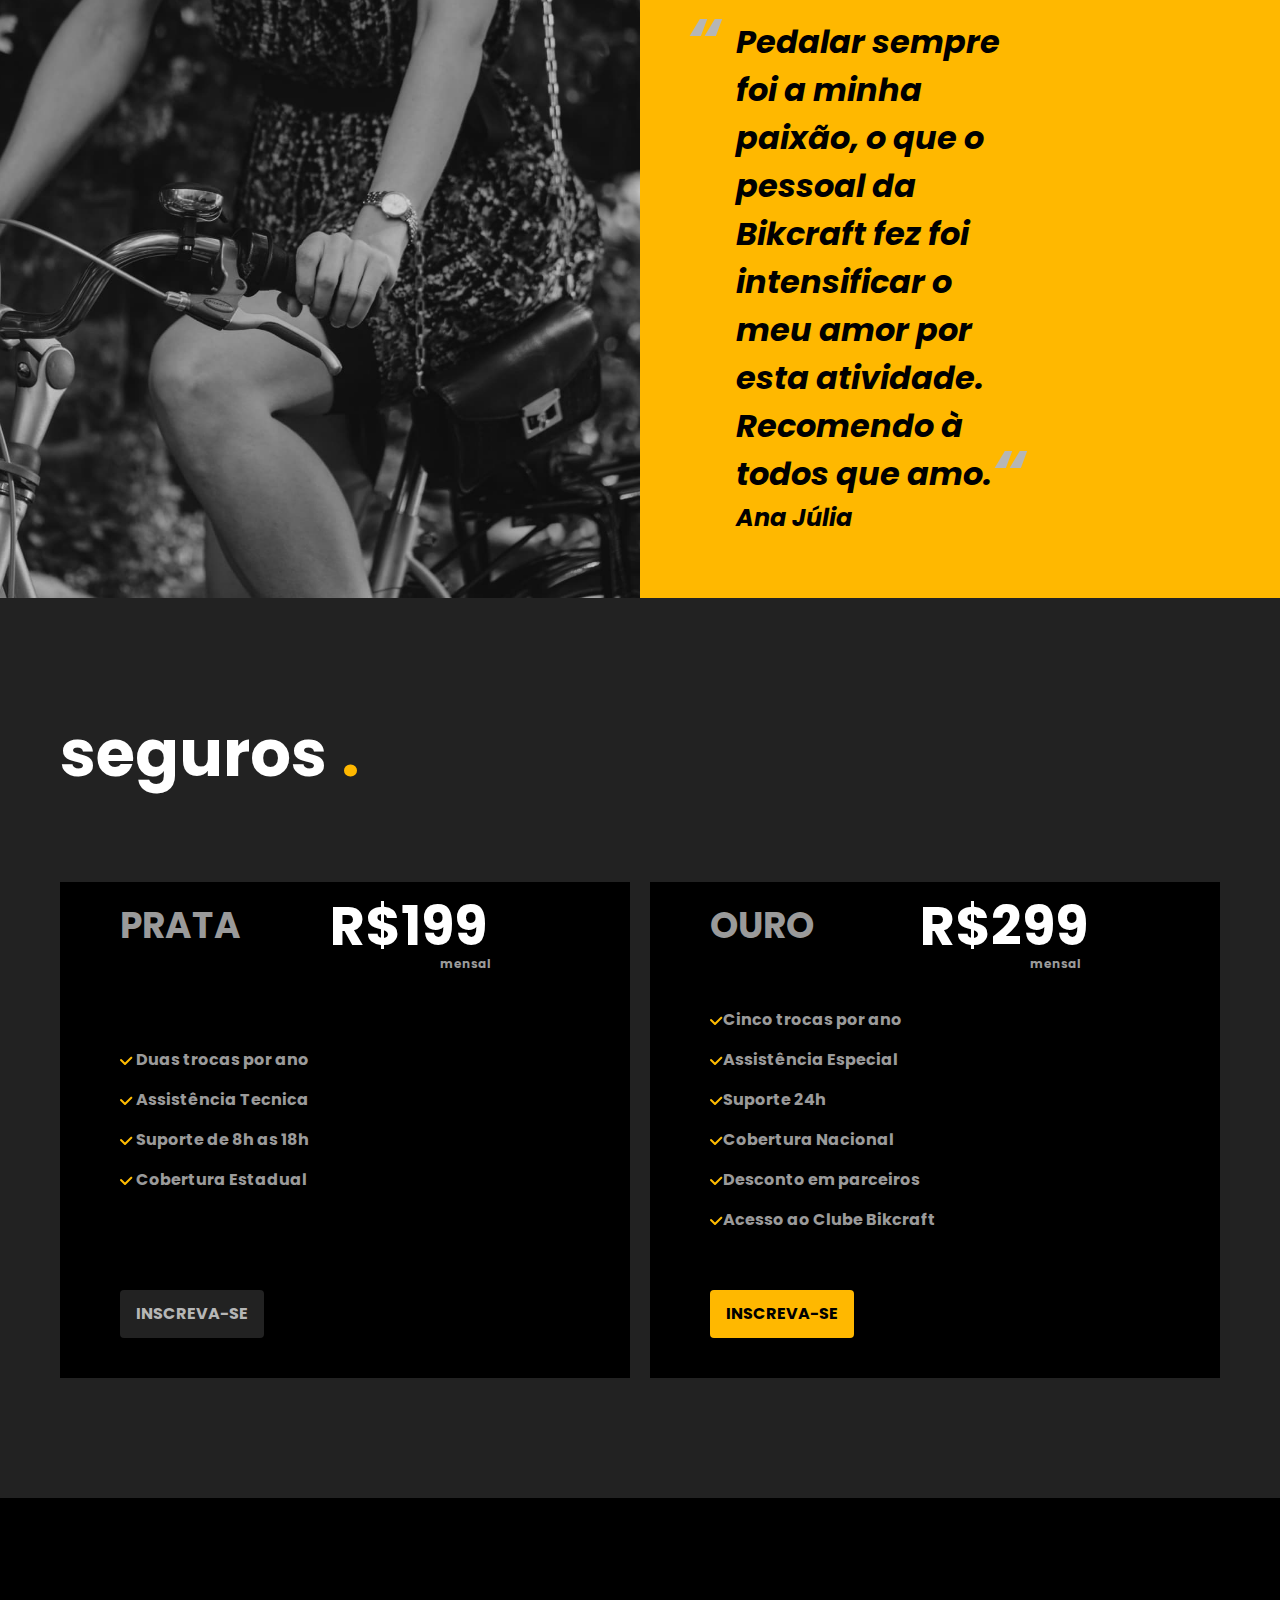
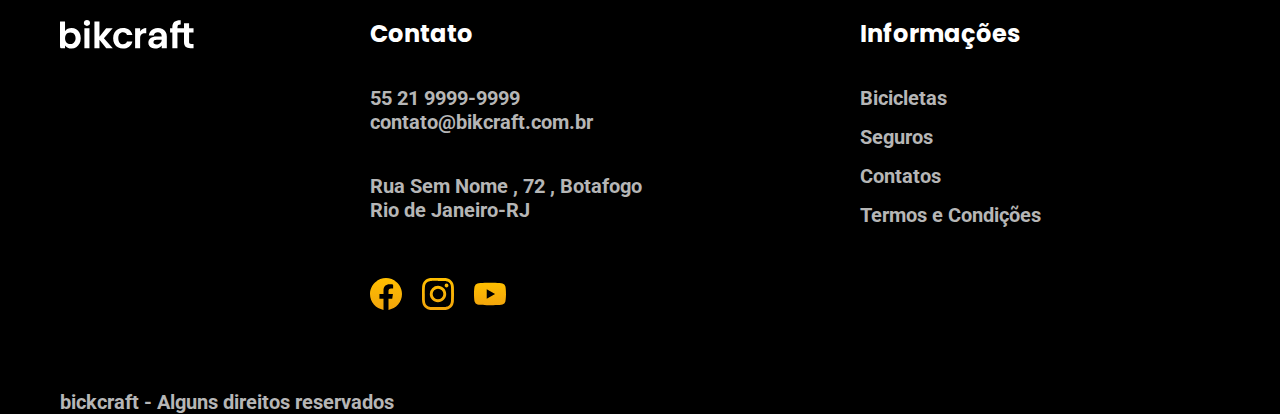
==== commit e431bcc5: "footer-final" ====
--- a/index.html
+++ b/index.html
@@ -165,7 +165,7 @@
                     <li>Rua Sem Nome , 72 , Botafogo</li>
                     <li>Rio de Janeiro-RJ</li>
                 </ul>
-                <div>
+                <div class="redes">
                     <img src="img/redes/facebook-p.svg" alt="FACE">
                     <img src="img/redes/instagram-p.svg" alt="insta">
                     <img src="img/redes/youtube-p.svg" alt="youtube">
@@ -181,6 +181,7 @@
                 </ul>
             </div>
         </div>
+        <p class="direitos">bickcraft - Alguns direitos reservados</p>
     </footer>
     
 </body>
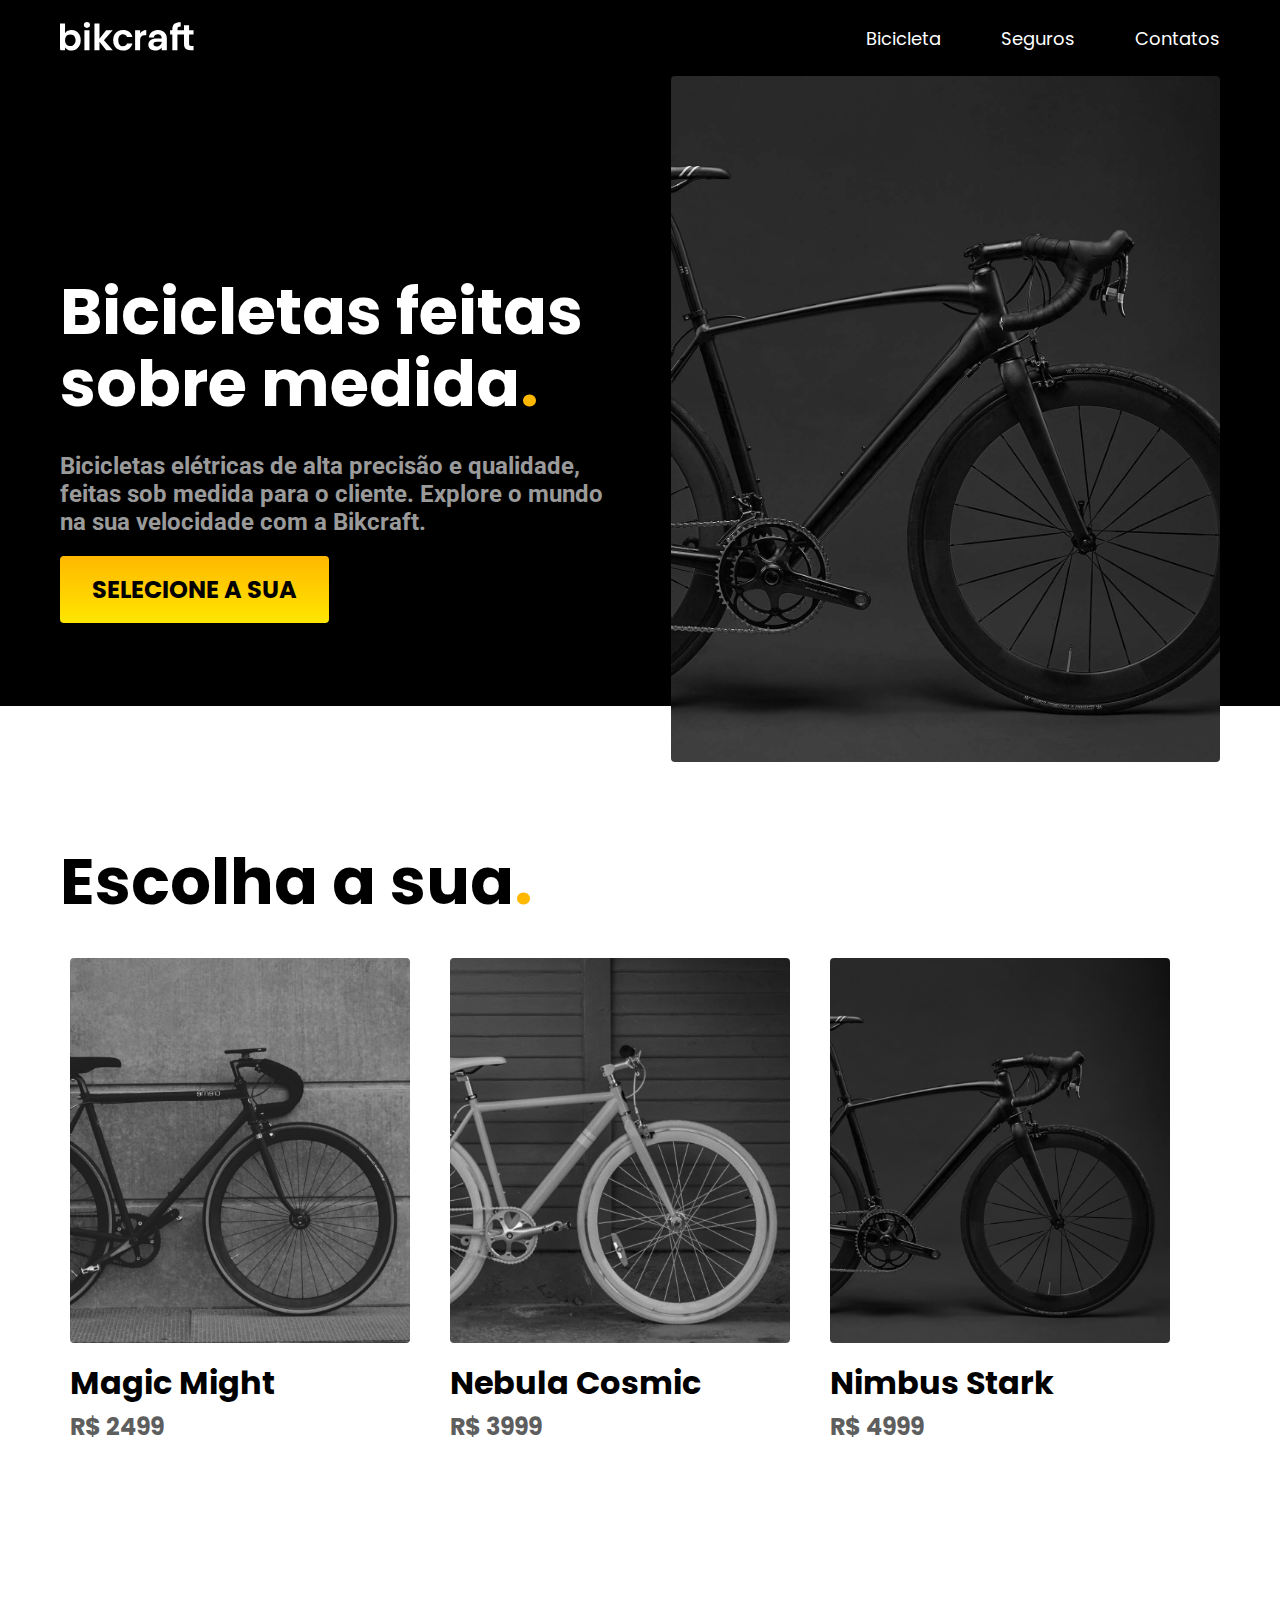
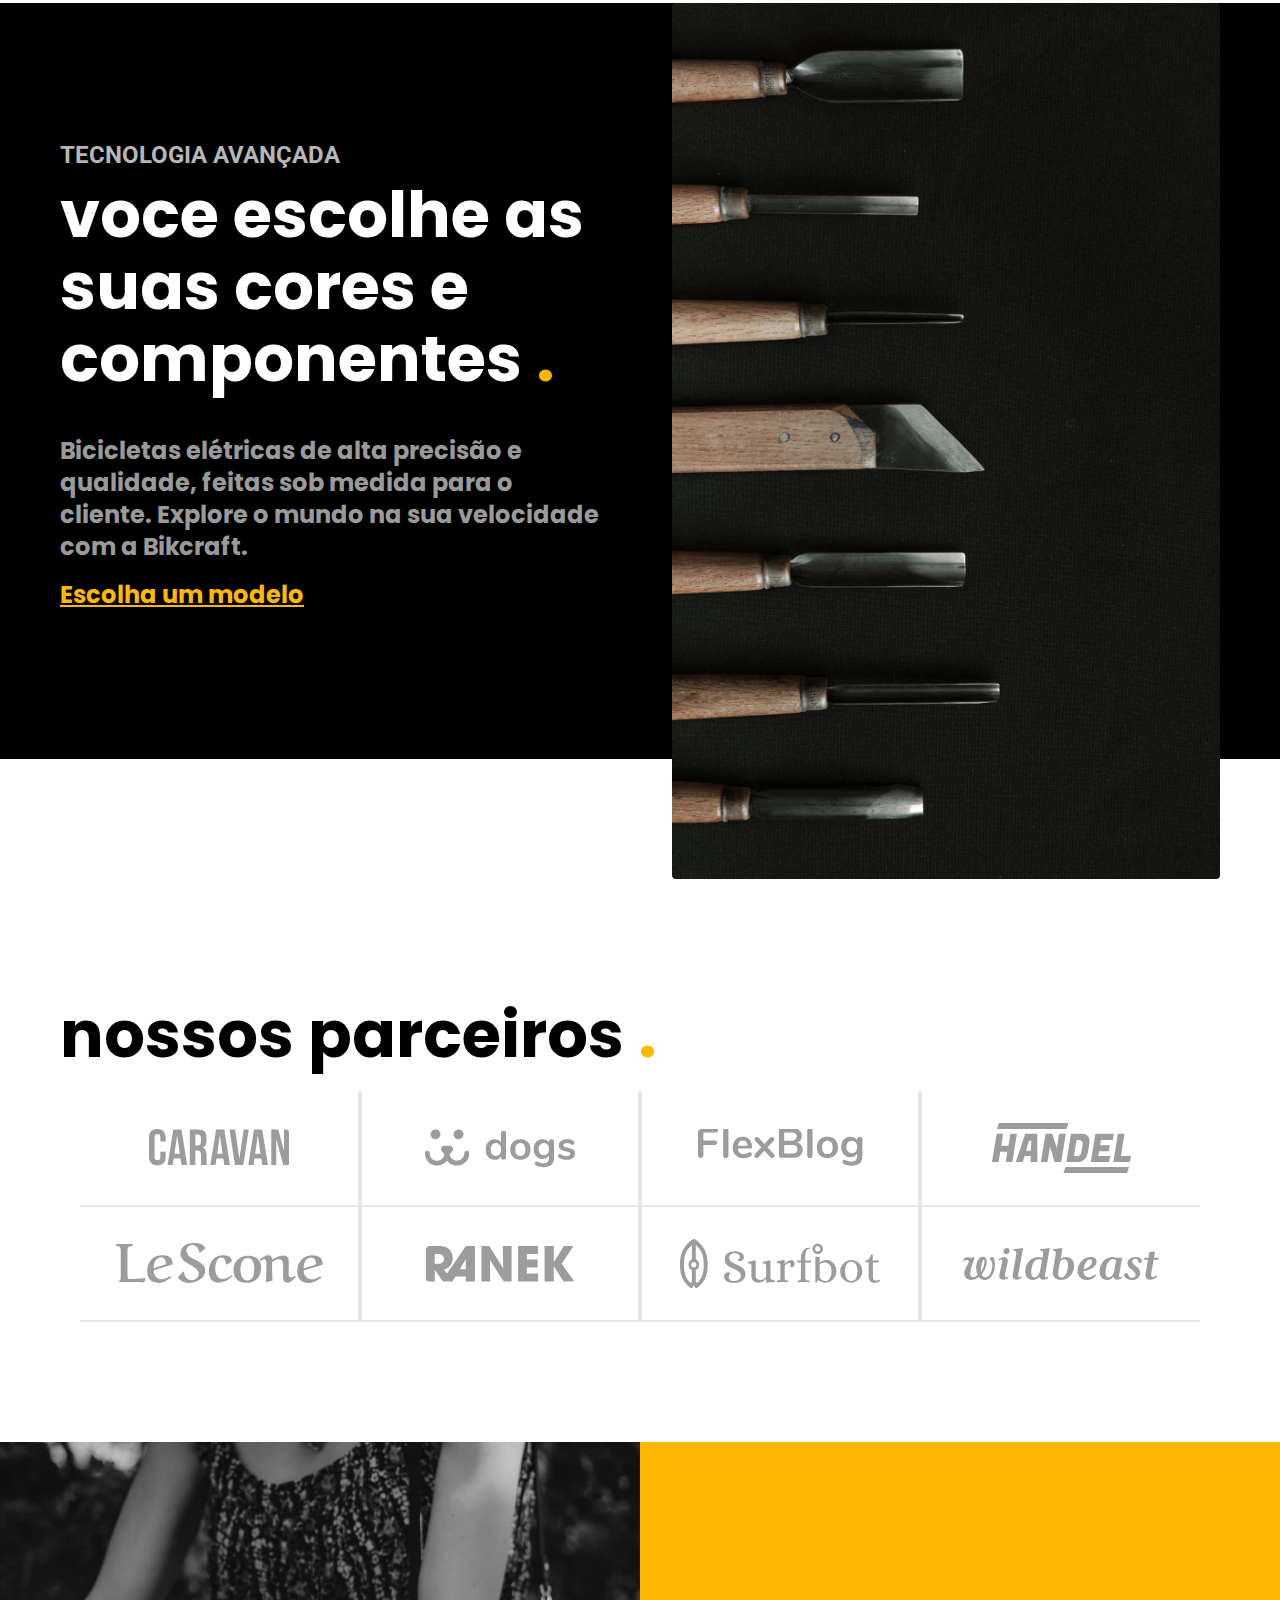
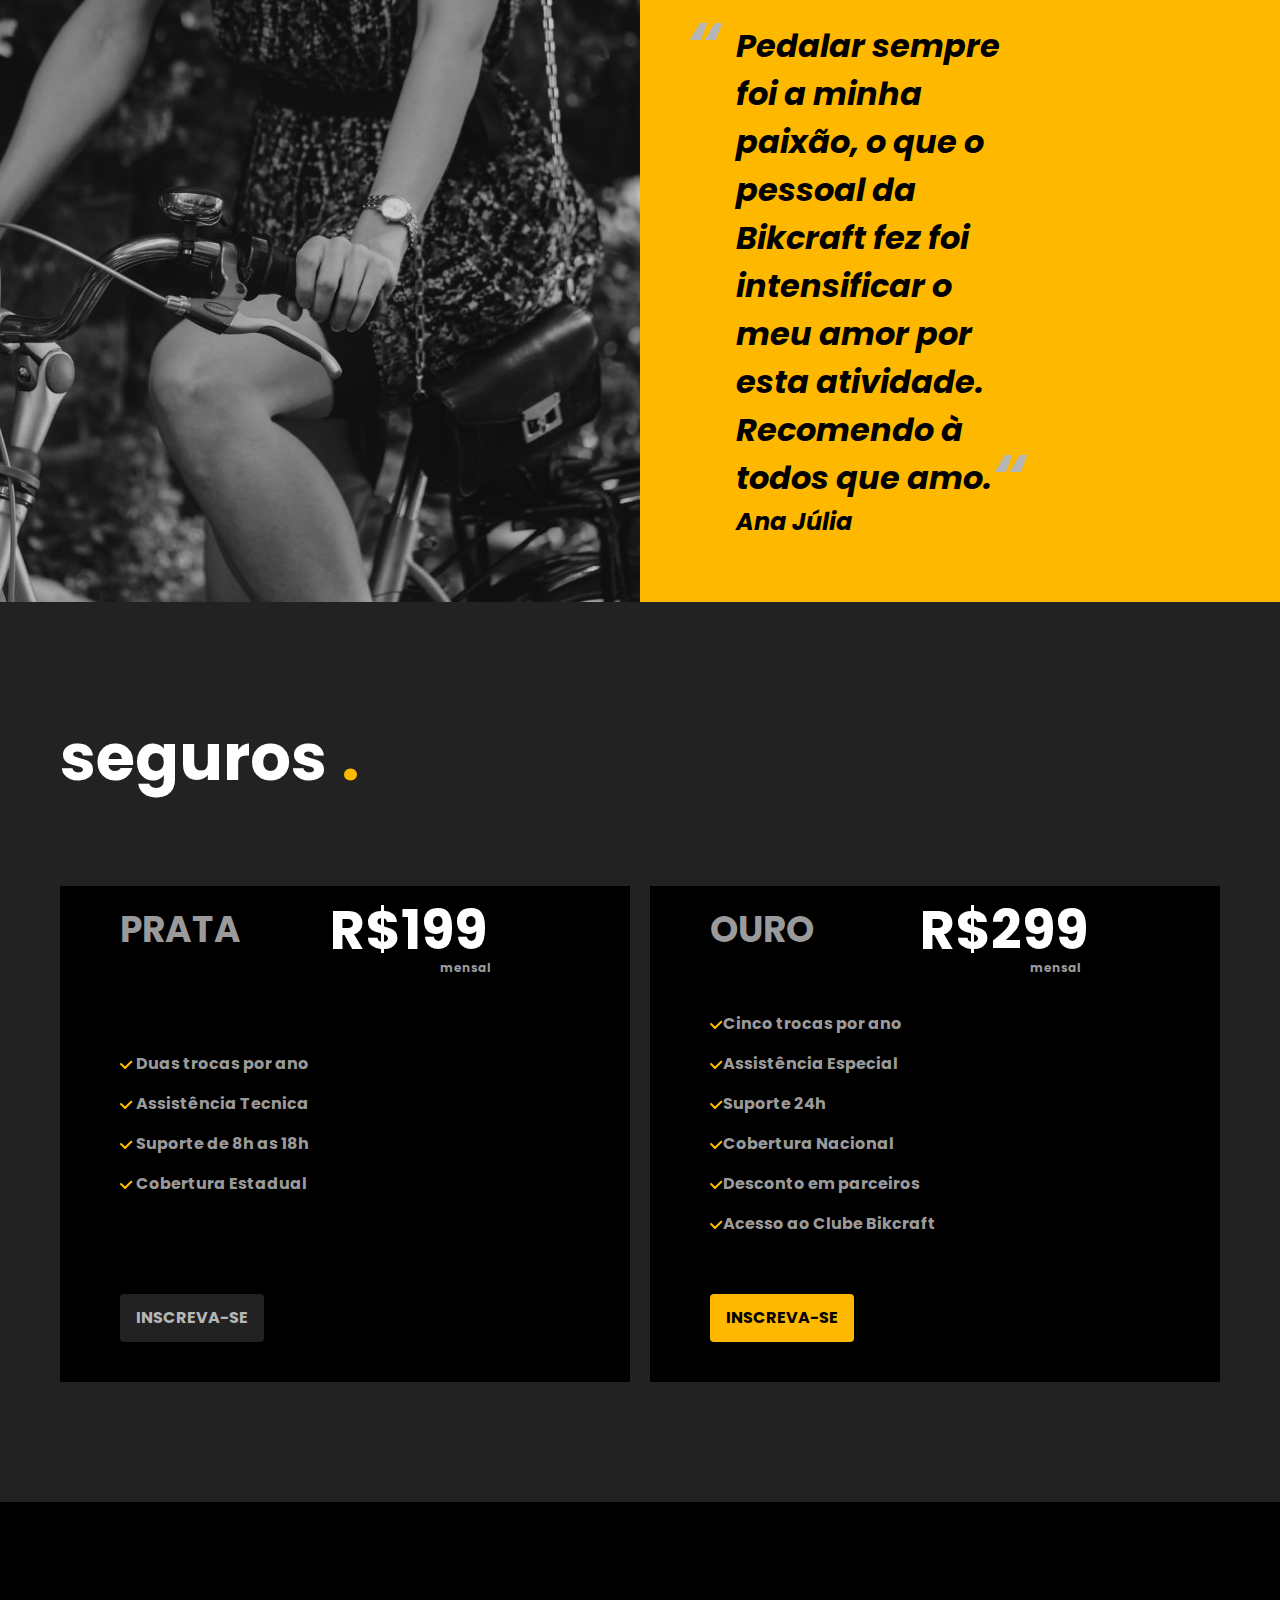
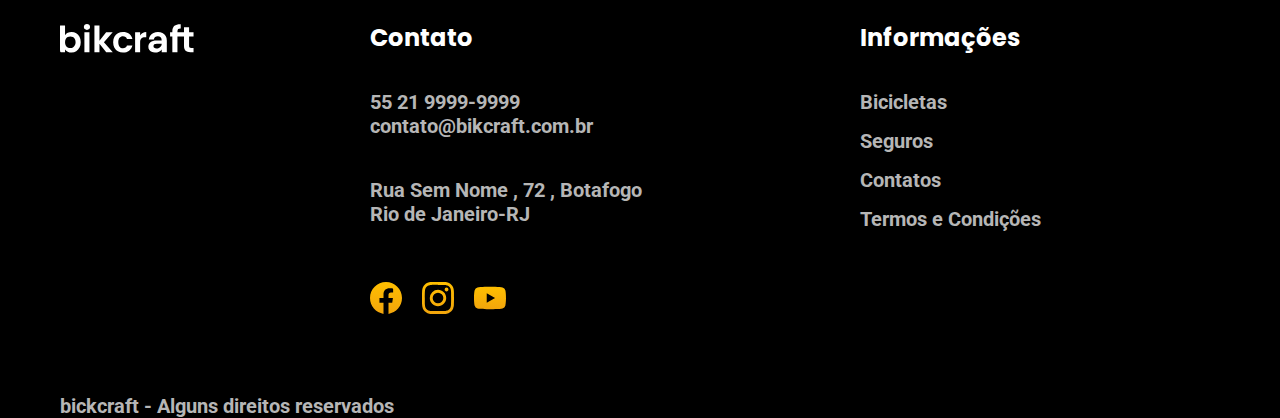
==== commit 14a085ff: "bicicletas2" ====
--- a/index.html
+++ b/index.html
@@ -13,7 +13,7 @@
 <body>
    <header class="header-bg">
         <div class="header">
-            <img src="./img/bikcraft.svg" alt="Bikcraft">
+            <a href="./index.html"><img src="./img/bikcraft.svg" alt="Bikcraft"></a>
             <nav aria-label="primaria">
                 <ul class="menu">
                     <li><a href="./bicicletas.html">Bicicleta</a></li>
@@ -174,10 +174,10 @@
             <div class="inforamacao-footer">
                 <h1 class="footer-contato-titulo">Informações</h1>
                 <ul class="lista-site">
-                    <li class="lista-site-1"><a href="./bicicleta.html">Bicicletas</a></li>
+                    <li class="lista-site-1"><a href="./bicicletas.html">Bicicletas</a></li>
                     <li class="lista-site-2"><a href="./seguros.html">Seguros</a></li>
                     <li class="lista-site-3"><a href="./contatos.html">Contatos</a></li>
-                    <li class="lista-site-4"><a href="./termosecondições.hmtl">Termos e Condições</a></li>
+                    <li class="lista-site-4"><a href="termo.html">Termos e Condições</a></li>
                 </ul>
             </div>
         </div>
--- a/style.css
+++ b/style.css
@@ -8,4 +8,6 @@
 @import "./home/depoimento.css";
 @import "home/seguros.css";
 @import "home/footer.css";
+@import "./Termo/termo.css";
+@import "./bicicletas/bicicletas.css";
 
